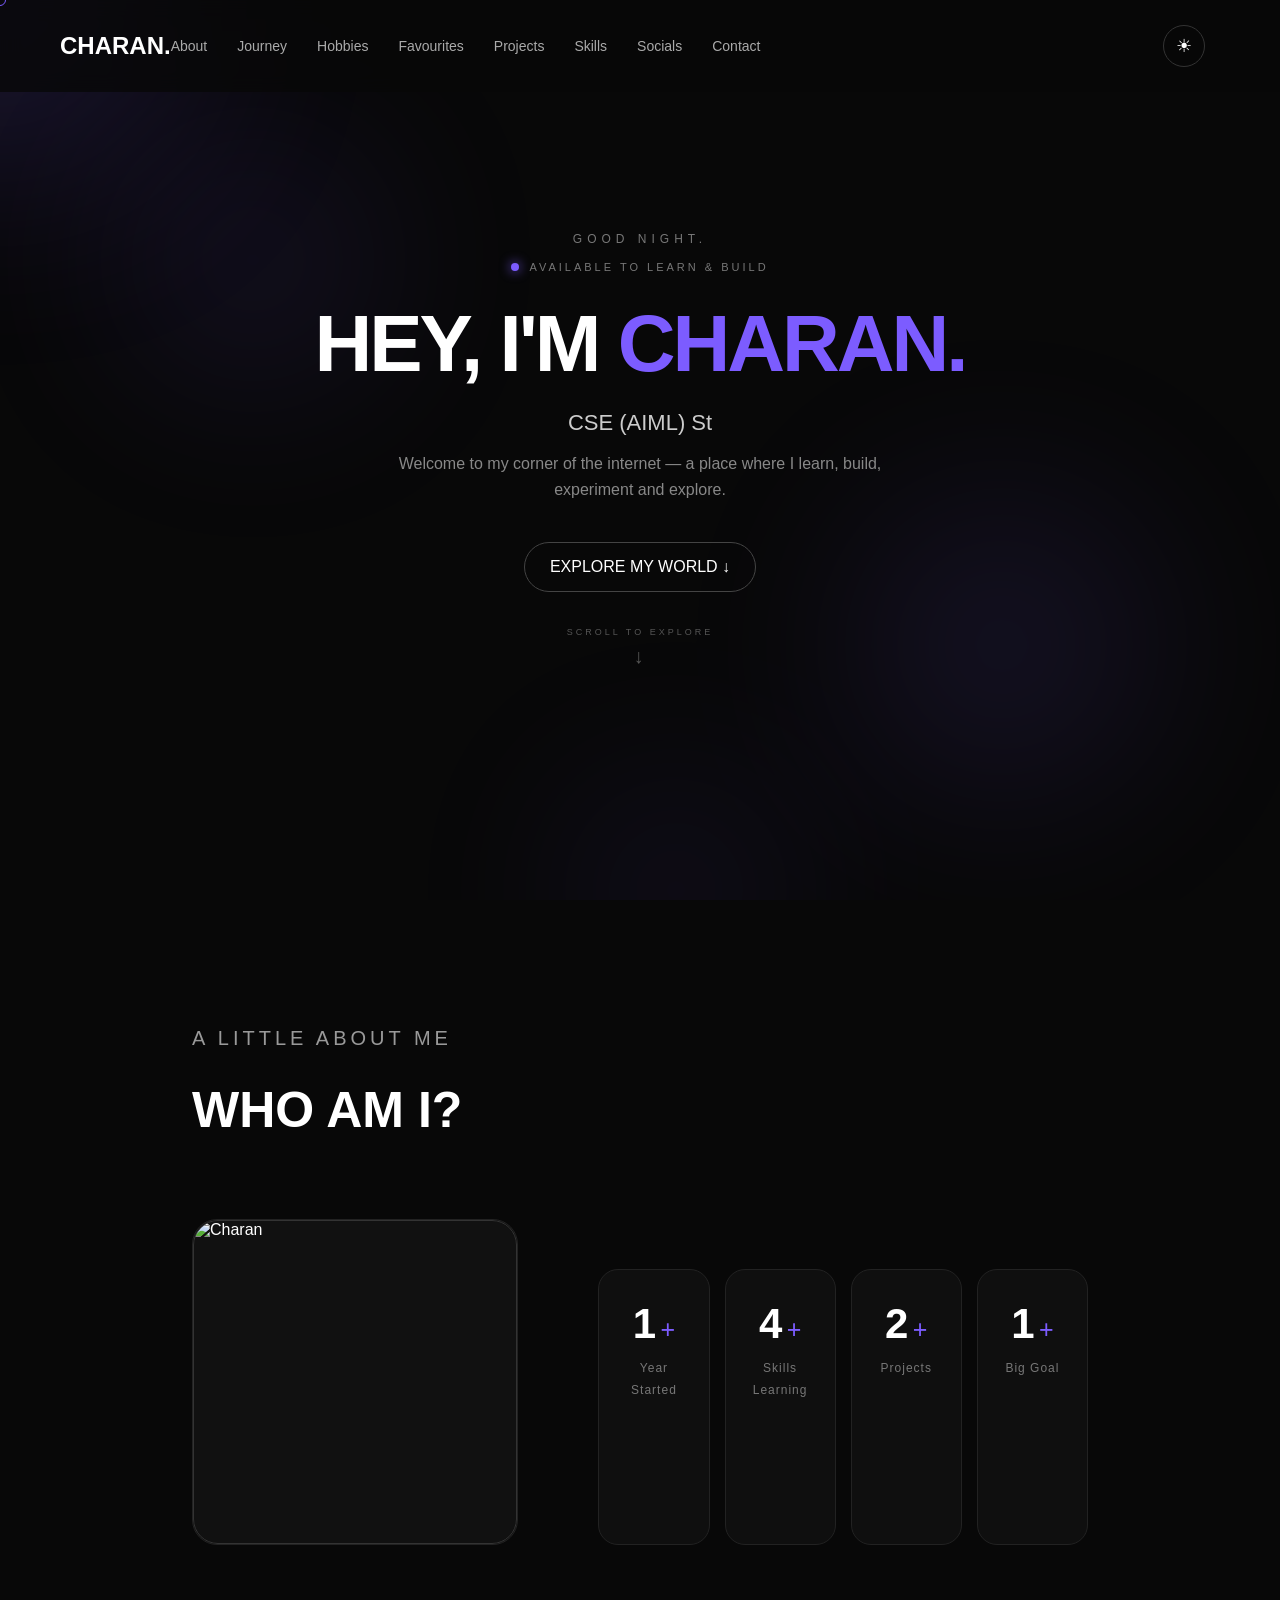
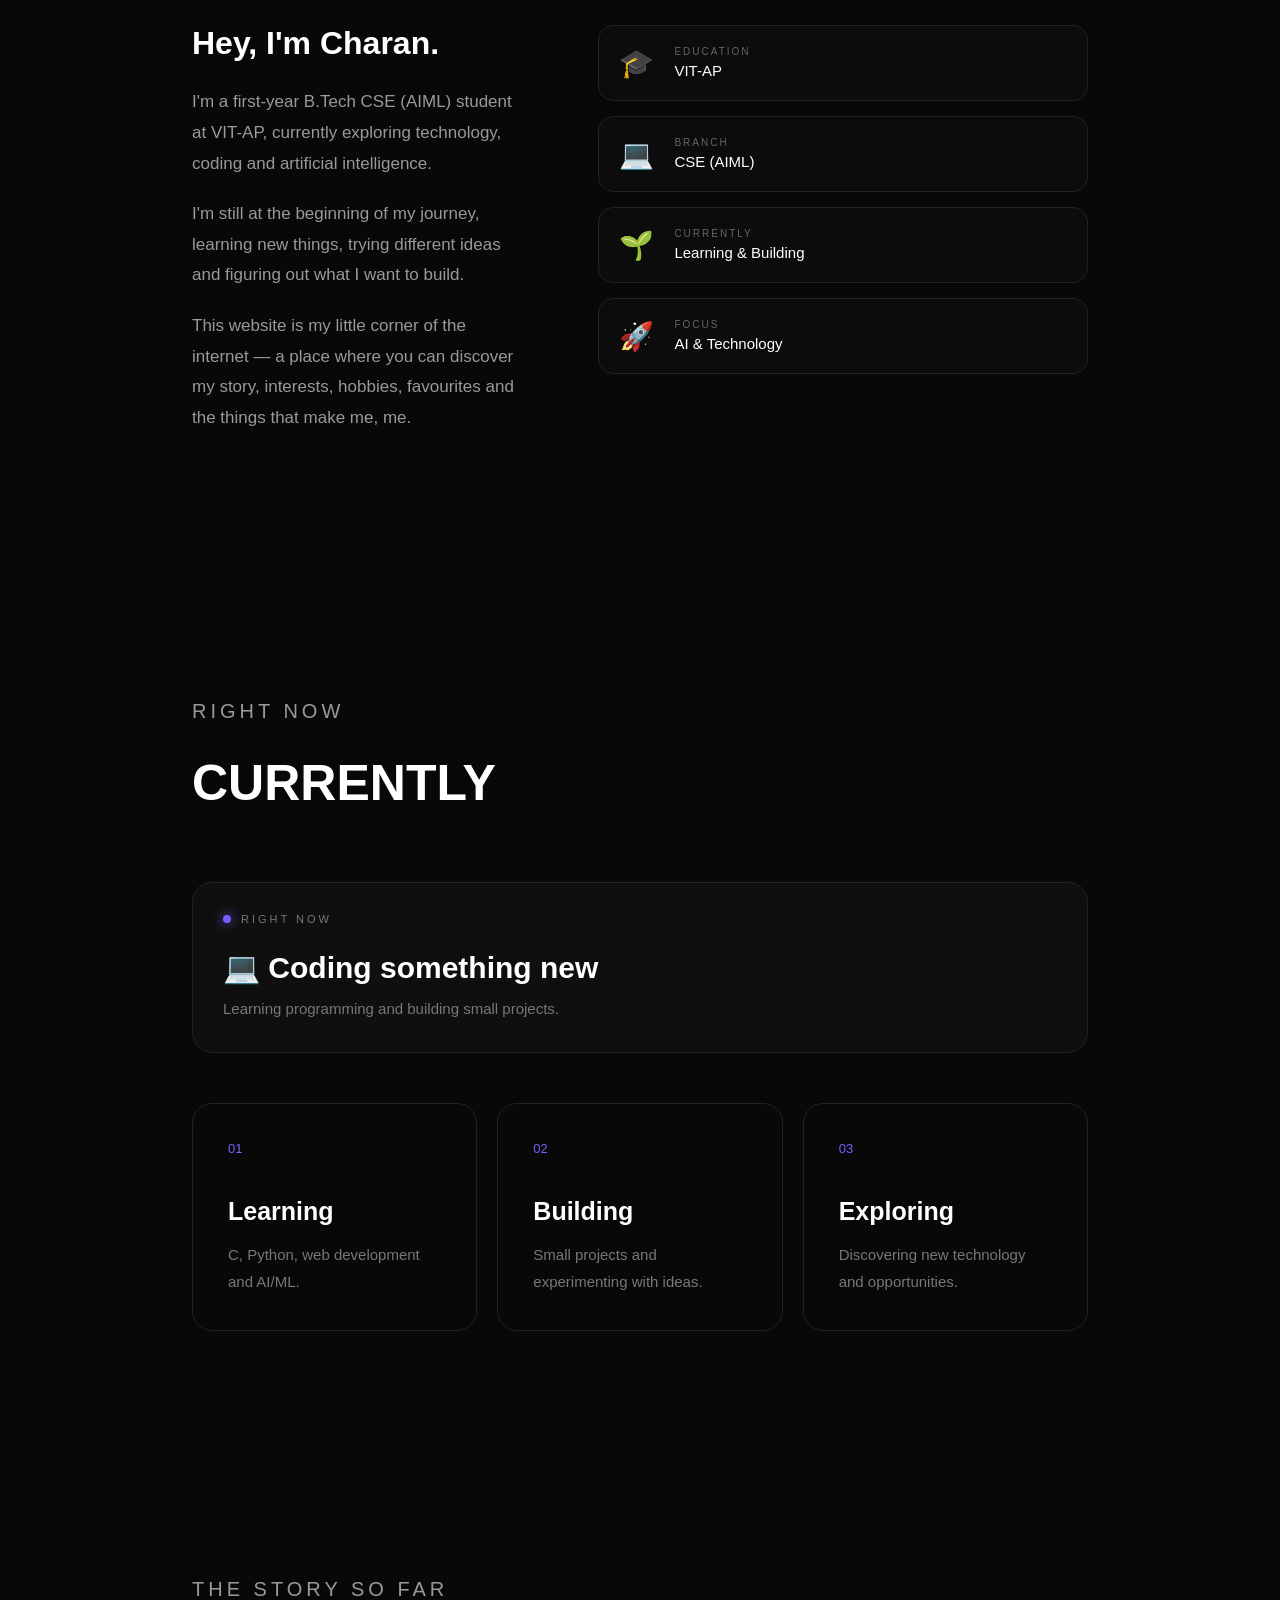
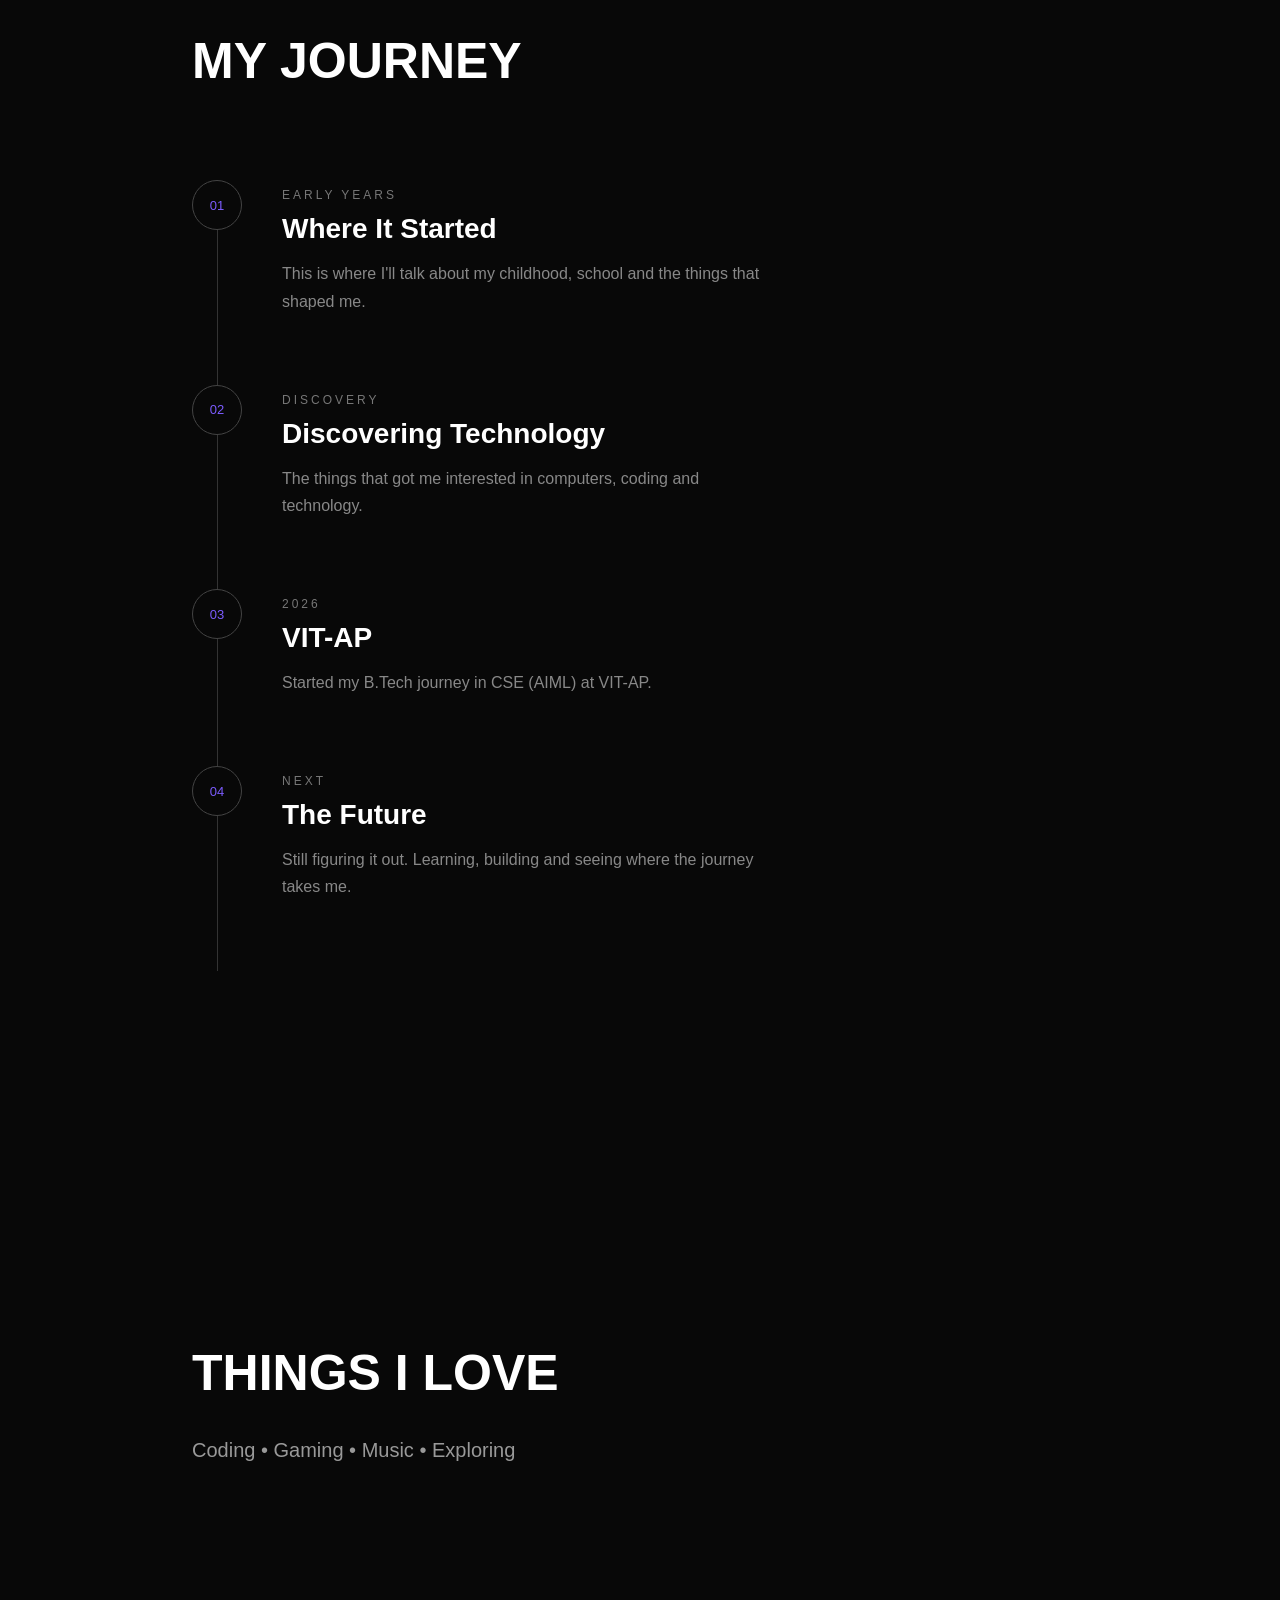
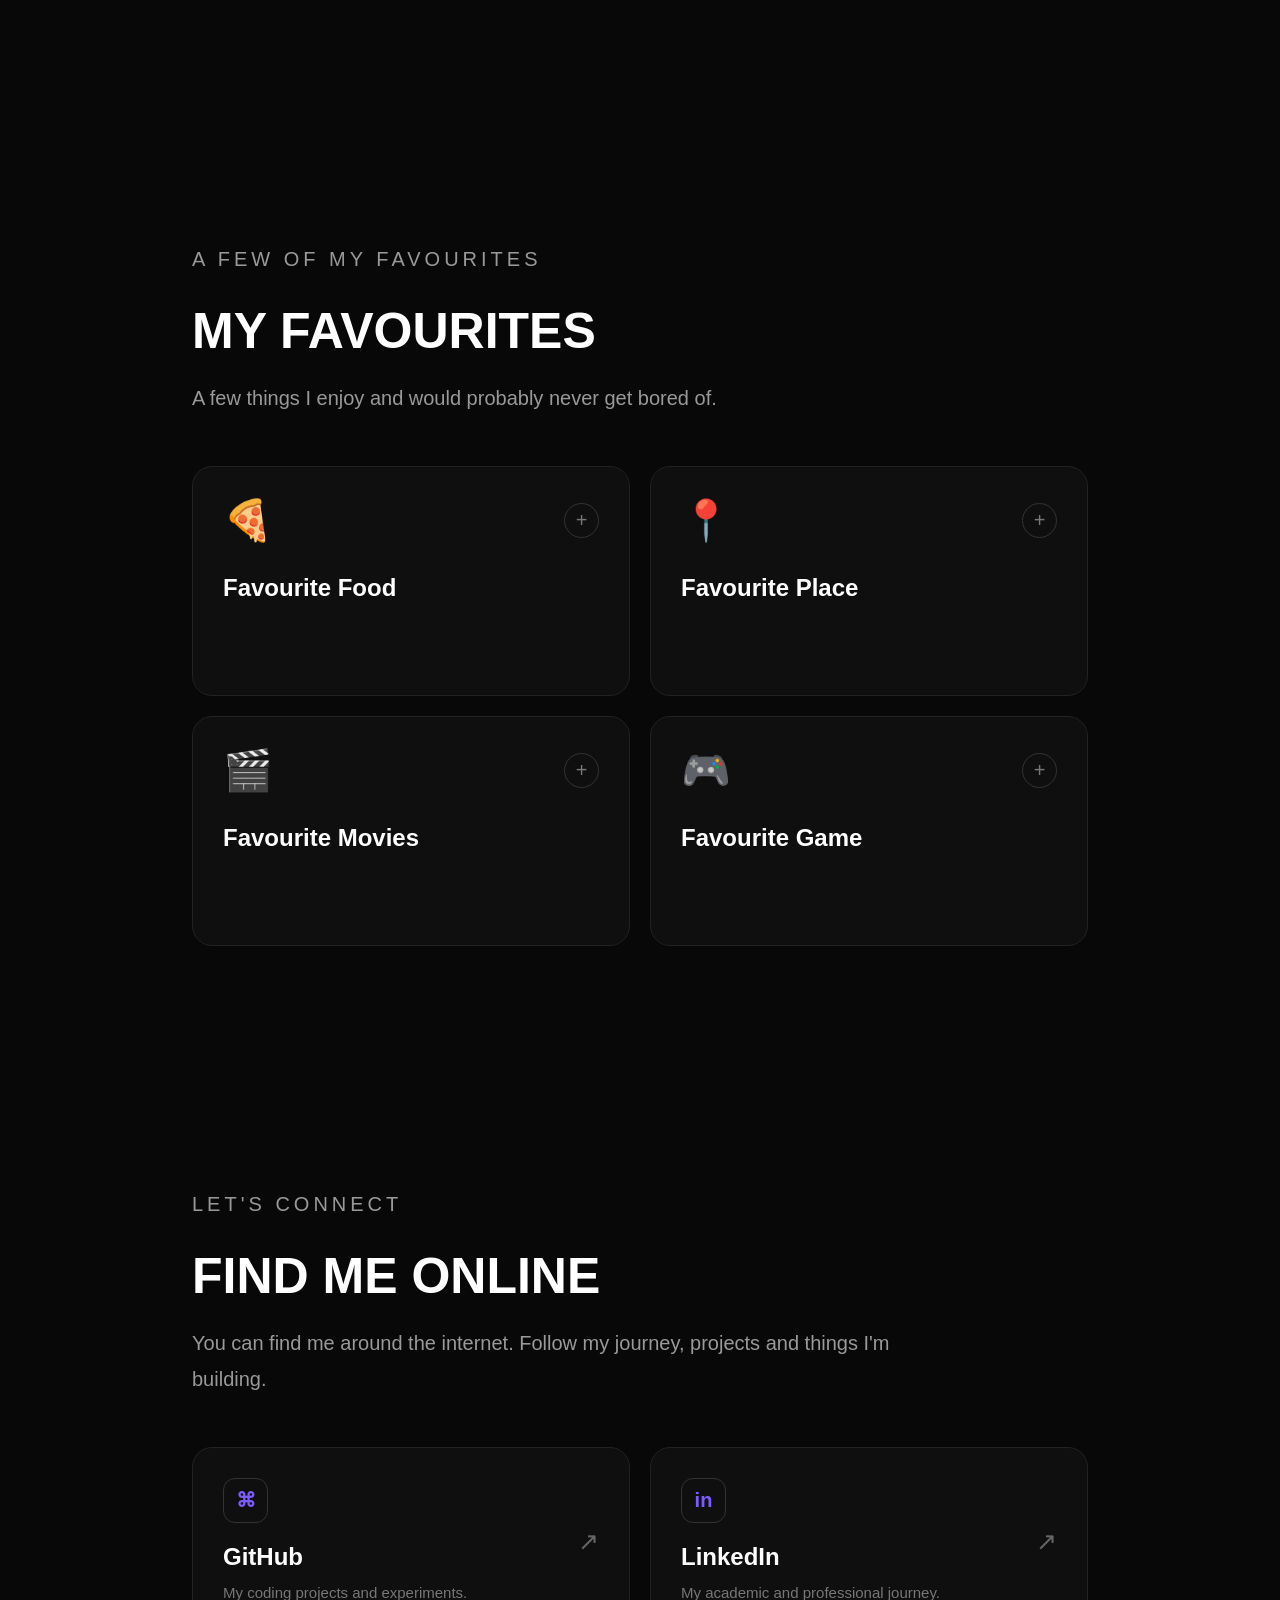
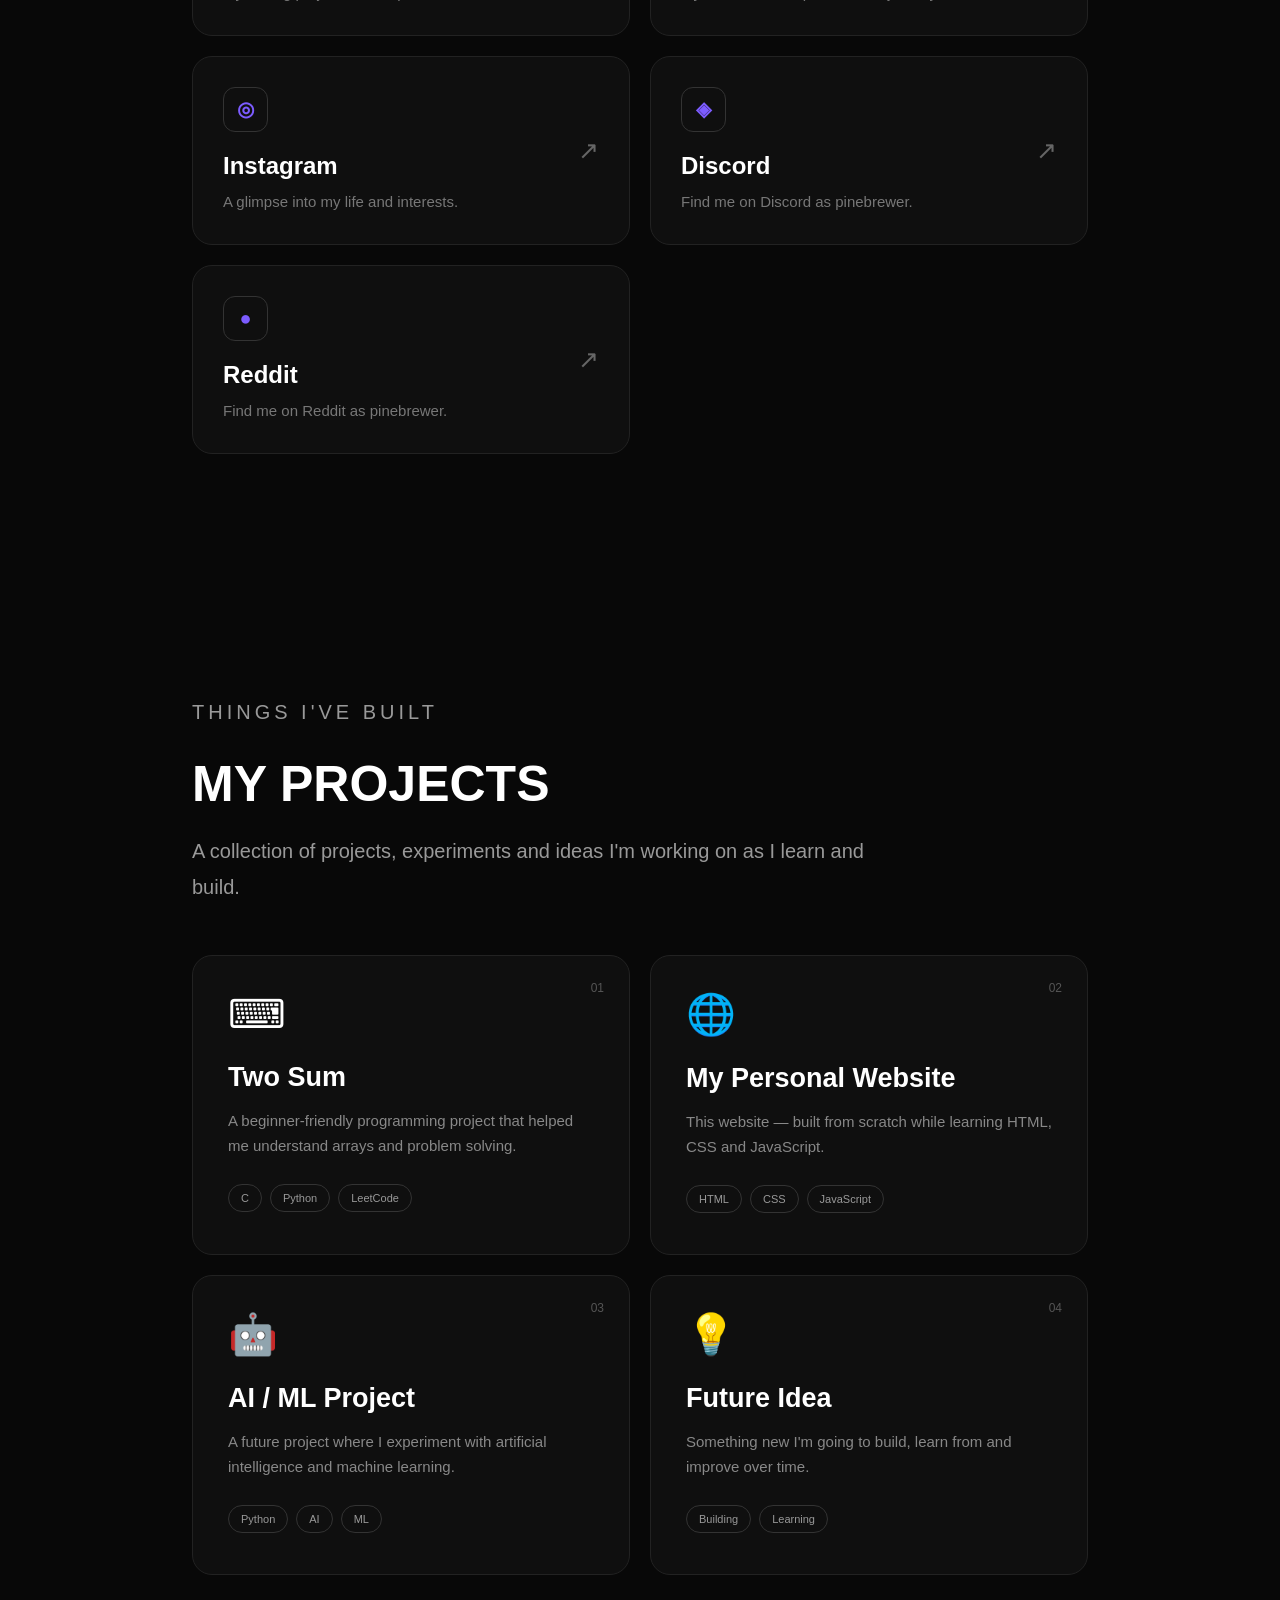
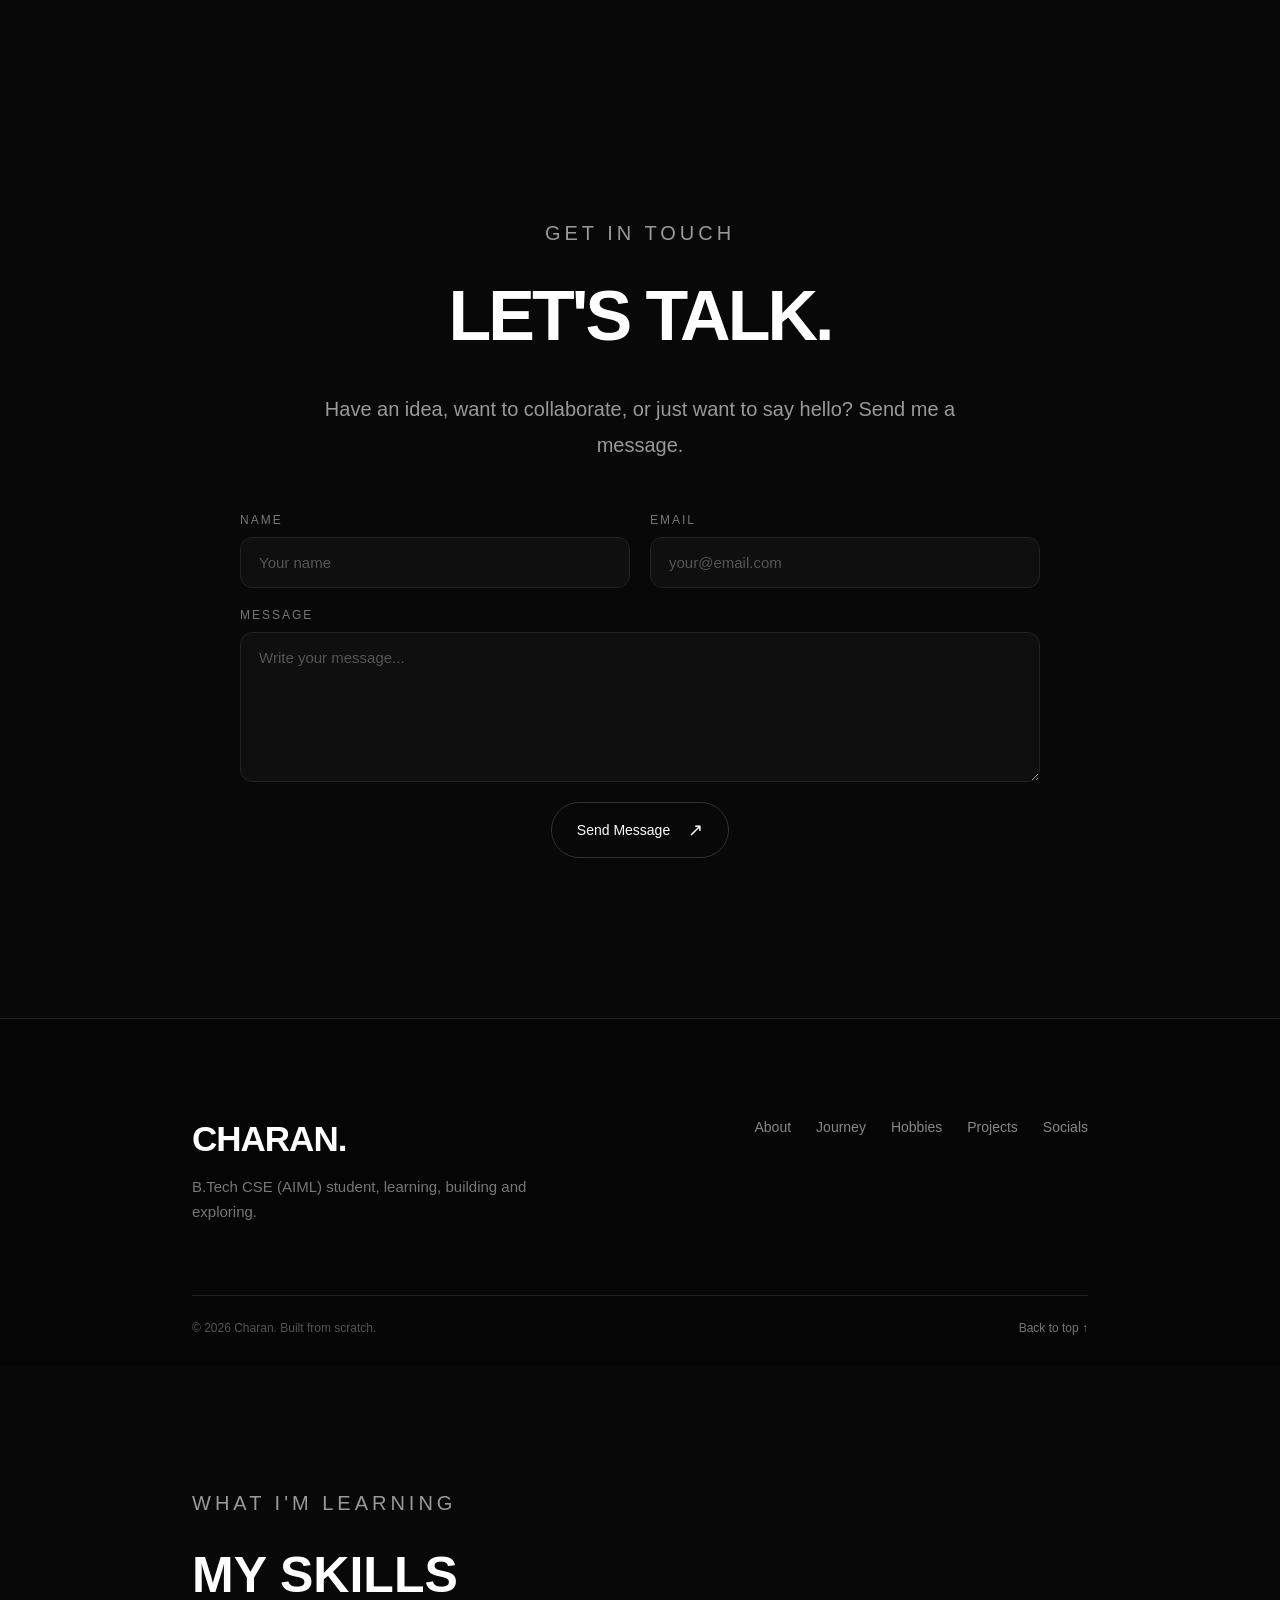
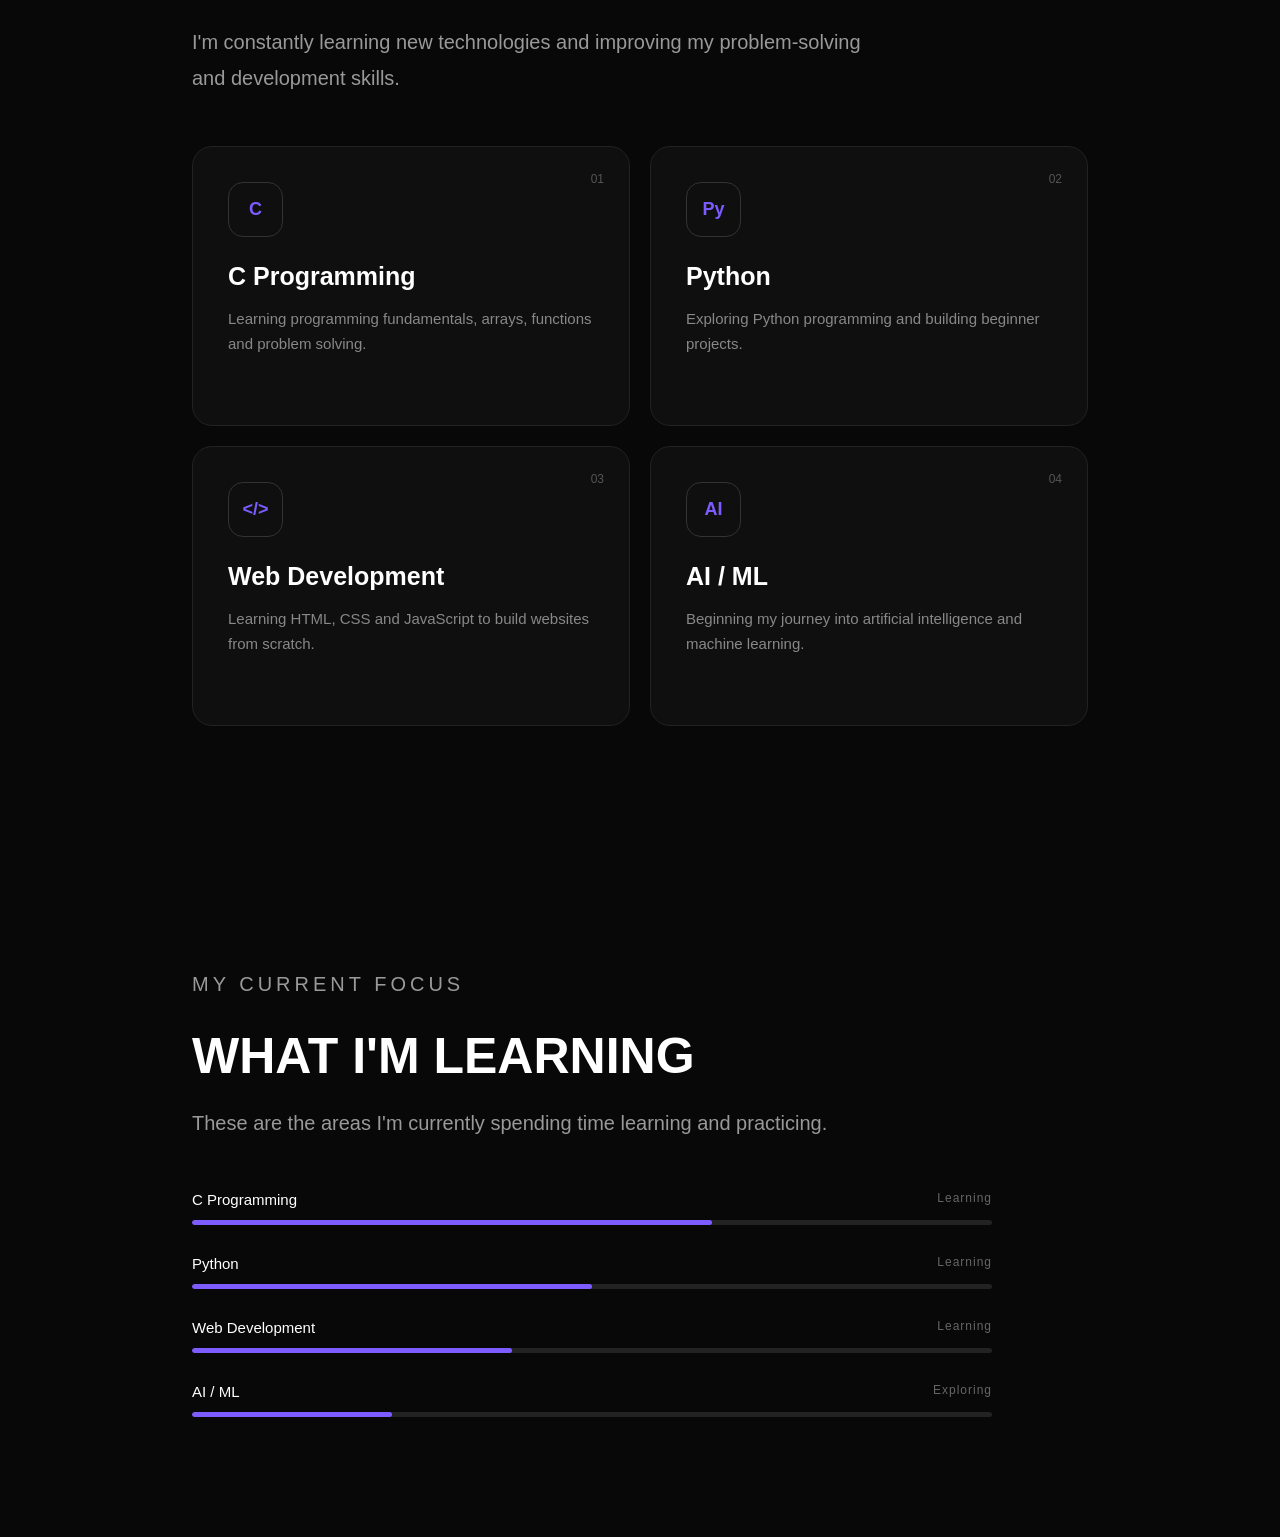
==== index.html @ 9747bc1f "Add files via upload" ====
<!DOCTYPE html>
<html>

<head>

    <title>Charan | My World</title>

    <link rel="stylesheet" href="style.css">

</head>

<body>
    <div class="loader" id="loader">

    <div class="loader-content">

        <h1>CHARAN.</h1>

        <div class="loader-line"></div>

        <p>LOADING MY WORLD</p>

    </div>

</div>
    <div class="scroll-progress"></div>

    <div class="glow"></div>
    <div class="cursor"></div>
    <button class="back-to-top" id="backToTop">↑</button>

    <!-- Navigation -->

    <nav>

    <div class="logo">CHARAN.</div>

    <div class="nav-links">

        <a href="#about">About</a>
        <a href="#journey">Journey</a>
        <a href="#hobbies">Hobbies</a>
        <a href="#favourites">Favourites</a>
        <a href="#projects">Projects</a>
        <a href="#skills">Skills</a>
        <a href="#socials">Socials</a>
        <a href="#contact">Contact</a>

    </div>
    <button class="theme-button" id="themeButton">
    ☀
</button>

    <button class="menu-button" id="menuButton">
        ☰
    </button>

</nav>


    <!-- Hero Section -->

    <section class="hero">
        <div class="hero-bg">
    <span class="orb orb-1"></span>
    <span class="orb orb-2"></span>
    <span class="orb orb-3"></span>
</div>
<p class="time-greeting" id="timeGreeting">
    HELLO
</p>

     <div class="hero-status">

    <span class="hero-status-dot"></span>

    <span>AVAILABLE TO LEARN & BUILD</span>

</div>

        <h1>
            HEY, I'M <span>CHARAN.</span>
        </h1>

        <p class="description">
          <span id="typing"></span>
        </p>

       <p class="intro">
    Welcome to my corner of the internet —
    a place where I learn, build, experiment and explore.
</p>
        <a href="#about" class="explore" id="exploreButton">
           EXPLORE MY WORLD ↓
        </a>
        <a href="#about" class="scroll-indicator">

    <span>SCROLL TO EXPLORE</span>

    <span class="scroll-arrow">↓</span>

</a>

    </section>


    <!-- About Section -->
<section id="about" class="section about-section">

    <p class="small-text">A LITTLE ABOUT ME</p>

    <h2>WHO AM I?</h2>

    <div class="about-container">
        <div class="about-photo" id="profilePhoto">
    <img src="images/me.jpg" alt="Charan">
</div>
        <div class="stats-grid">

    <div class="stat-card">
        <span class="stat-number" data-target="1">0</span>
        <span class="stat-plus">+</span>
        <p>Year Started</p>
    </div>

    <div class="stat-card">
        <span class="stat-number" data-target="4">0</span>
        <span class="stat-plus">+</span>
        <p>Skills Learning</p>
    </div>

    <div class="stat-card">
        <span class="stat-number" data-target="2">0</span>
        <span class="stat-plus">+</span>
        <p>Projects</p>
    </div>

    <div class="stat-card">
        <span class="stat-number" data-target="1">0</span>
        <span class="stat-plus">+</span>
        <p>Big Goal</p>
    </div>

</div>

        <div class="about-text">

            <h3>Hey, I'm Charan.</h3>

            <p>
                I'm a first-year B.Tech CSE (AIML) student
                at VIT-AP, currently exploring technology,
                coding and artificial intelligence.
            </p>

            <p>
                I'm still at the beginning of my journey,
                learning new things, trying different ideas
                and figuring out what I want to build.
            </p>

            <p>
                This website is my little corner of the
                internet — a place where you can discover
                my story, interests, hobbies, favourites
                and the things that make me, me.
            </p>

        </div>


        <div class="about-facts">

            <div class="fact">
                <span>🎓</span>
                <div>
                    <small>EDUCATION</small>
                    <strong>VIT-AP</strong>
                </div>
            </div>

            <div class="fact">
                <span>💻</span>
                <div>
                    <small>BRANCH</small>
                    <strong>CSE (AIML)</strong>
                </div>
            </div>

            <div class="fact">
                <span>🌱</span>
                <div>
                    <small>CURRENTLY</small>
                    <strong>Learning & Building</strong>
                </div>
            </div>

            <div class="fact">
                <span>🚀</span>
                <div>
                    <small>FOCUS</small>
                    <strong>AI & Technology</strong>
                </div>
            </div>

        </div>

    </div>

</section>         
<section class="currently section">

    <p class="small-text">RIGHT NOW</p>

    <h2>CURRENTLY</h2>
    <div class="now-playing">

    <div class="now-status">
        <span class="status-dot"></span>
        RIGHT NOW
    </div>

    <h3 id="currentActivity">
        Loading...
    </h3>

    <p id="currentDescription">
        Loading what I'm currently doing...
    </p>

</div>

    <div class="currently-grid">

        <div class="current-item">
            <span>01</span>
            <h3>Learning</h3>
            <p>
                C, Python, web development and AI/ML.
            </p>
        </div>

        <div class="current-item">
            <span>02</span>
            <h3>Building</h3>
            <p>
                Small projects and experimenting with ideas.
            </p>
        </div>

        <div class="current-item">
            <span>03</span>
            <h3>Exploring</h3>
            <p>
                Discovering new technology and opportunities.
            </p>
        </div>

    </div>

</section>


    <!-- Journey Section -->

   <section id="journey" class="section journey-section">

    <p class="small-text">THE STORY SO FAR</p>

    <h2>MY JOURNEY</h2>

    <div class="timeline">

        <div class="timeline-item">

            <div class="timeline-number">01</div>

            <div class="timeline-content">

                <span class="timeline-date">EARLY YEARS</span>

                <h3>Where It Started</h3>

                <p>
                    This is where I'll talk about my childhood,
                    school and the things that shaped me.
                </p>

            </div>

        </div>


        <div class="timeline-item">

            <div class="timeline-number">02</div>

            <div class="timeline-content">

                <span class="timeline-date">DISCOVERY</span>

                <h3>Discovering Technology</h3>

                <p>
                    The things that got me interested in computers,
                    coding and technology.
                </p>

            </div>

        </div>


        <div class="timeline-item">

            <div class="timeline-number">03</div>

            <div class="timeline-content">

                <span class="timeline-date">2026</span>

                <h3>VIT-AP</h3>

                <p>
                    Started my B.Tech journey in CSE (AIML)
                    at VIT-AP.
                </p>

            </div>

        </div>


        <div class="timeline-item">

            <div class="timeline-number">04</div>

            <div class="timeline-content">

                <span class="timeline-date">NEXT</span>

                <h3>The Future</h3>

                <p>
                    Still figuring it out. Learning, building
                    and seeing where the journey takes me.
                </p>

            </div>

        </div>

    </div>

</section>


    <!-- Hobbies Section -->

    <section id="hobbies" class="section">

        <h2>THINGS I LOVE</h2>

        <p>
            Coding • Gaming • Music • Exploring
        </p>

    </section>

   <section id="favourites" class="section favourites-section">

    <p class="small-text">A FEW OF MY FAVOURITES</p>

    <h2>MY FAVOURITES</h2>

    <p class="favourites-intro">
        A few things I enjoy and would probably never get bored of.
    </p>

    <div class="favourites-grid">

        <div class="favourite-card">

            <div class="favourite-top">
                <span class="favourite-icon">🍕</span>
                <span class="favourite-plus">+</span>
            </div>

            <h3>Favourite Food</h3>

           <p class="favourite-answer">
    Kaju Paneer Curry with Butter Naan.
</p>

        </div>


        <div class="favourite-card">

            <div class="favourite-top">
                <span class="favourite-icon">📍</span>
                <span class="favourite-plus">+</span>
            </div>

            <h3>Favourite Place</h3>
<p class="favourite-answer">
    Switzerland — the mountains, scenery and peaceful atmosphere.
</p>

        </div>


        <div class="favourite-card">

            <div class="favourite-top">
                <span class="favourite-icon">🎬</span>
                <span class="favourite-plus">+</span>
            </div>

            <h3>Favourite Movies</h3>

           <p class="favourite-answer">
    Dead Poets Society and The Shawshank Redemption.
</p>
        </div>


        <div class="favourite-card">

            <div class="favourite-top">
                <span class="favourite-icon">🎮</span>
                <span class="favourite-plus">+</span>
            </div>

            <h3>Favourite Game</h3>

            <p class="favourite-answer">
              football
            </p>

        </div>

    </div>

</section>

    <!-- Socials Section -->

  <section id="socials" class="section socials-section">

    <p class="small-text">LET'S CONNECT</p>

    <h2>FIND ME ONLINE</h2>

    <p class="social-intro">
        You can find me around the internet.
        Follow my journey, projects and things I'm building.
    </p>

    <div class="social-grid">

        <!-- GitHub -->

        <a class="social-card"
           href="https://github.com/charan0102200"
           target="_blank"
           rel="noopener noreferrer">

            <div>
                <span class="social-icon">⌘</span>

                <h3>GitHub</h3>

                <p>
                    My coding projects and experiments.
                </p>
            </div>

            <span class="social-arrow">↗</span>

        </a>


        <!-- LinkedIn -->

        <a class="social-card"
           href="YOUR_EXISTING_LINKEDIN_LINK"
           target="_blank"
           rel="noopener noreferrer">

            <div>
                <span class="social-icon">in</span>

                <h3>LinkedIn</h3>

                <p>
                    My academic and professional journey.
                </p>
            </div>

            <span class="social-arrow">↗</span>

        </a>


        <!-- Instagram -->

        <a class="social-card"
           href="YOUR_EXISTING_INSTAGRAM_LINK"
           target="_blank"
           rel="noopener noreferrer">

            <div>
                <span class="social-icon">◎</span>

                <h3>Instagram</h3>

                <p>
                    A glimpse into my life and interests.
                </p>
            </div>

            <span class="social-arrow">↗</span>

        </a>


        <!-- Discord -->

        <a class="social-card"
           href="https://discord.com/users/pinebrewer"
           target="_blank"
           rel="noopener noreferrer">

            <div>
                <span class="social-icon">◈</span>

                <h3>Discord</h3>

                <p>
                    Find me on Discord as pinebrewer.
                </p>
            </div>

            <span class="social-arrow">↗</span>

        </a>


        <!-- Reddit -->

        <a class="social-card"
           href="https://www.reddit.com/user/pinebrewer/"
           target="_blank"
           rel="noopener noreferrer">

            <div>
                <span class="social-icon">●</span>

                <h3>Reddit</h3>

                <p>
                    Find me on Reddit as pinebrewer.
                </p>
            </div>

            <span class="social-arrow">↗</span>

        </a>

    </div>

</section>
<!-- PROJECTS -->

<section id="projects" class="section projects-section">

    <p class="small-text">THINGS I'VE BUILT</p>

    <h2>MY PROJECTS</h2>

    <p class="project-intro">
        A collection of projects, experiments and ideas
        I'm working on as I learn and build.
    </p>

    <div class="project-grid">

       <div class="project-card" data-project="twosum">

            <span class="project-number">01</span>

            <div class="project-icon">⌨</div>

            <h3>Two Sum</h3>

            <p>
                A beginner-friendly programming project
                that helped me understand arrays and problem solving.
            </p>

            <div class="project-tags">
                <span>C</span>
                <span>Python</span>
                <span>LeetCode</span>
            </div>

        </div>


        <div class="project-card" data-project="website">

            <span class="project-number">02</span>

            <div class="project-icon">🌐</div>

            <h3>My Personal Website</h3>

            <p>
                This website — built from scratch while learning
                HTML, CSS and JavaScript.
            </p>

            <div class="project-tags">
                <span>HTML</span>
                <span>CSS</span>
                <span>JavaScript</span>
            </div>

        </div>


       <div class="project-card" data-project="aiml">

            <span class="project-number">03</span>

            <div class="project-icon">🤖</div>

            <h3>AI / ML Project</h3>

            <p>
                A future project where I experiment with
                artificial intelligence and machine learning.
            </p>

            <div class="project-tags">
                <span>Python</span>
                <span>AI</span>
                <span>ML</span>
            </div>

        </div>


        <div class="project-card" data-project="future">

            <span class="project-number">04</span>

            <div class="project-icon">💡</div>

            <h3>Future Idea</h3>

            <p>
                Something new I'm going to build,
                learn from and improve over time.
            </p>

            <div class="project-tags">
                <span>Building</span>
                <span>Learning</span>
            </div>

        </div>

    </div>

</section>
<section id="contact" class="section contact-section">

    <p class="small-text">GET IN TOUCH</p>

    <h2>LET'S TALK.</h2>

    <p class="contact-intro">
        Have an idea, want to collaborate, or just want to say hello?
        Send me a message.
    </p>

    <form class="contact-form" id="contactForm">

        <div class="form-row">

            <div class="form-group">
                <label for="name">Name</label>

                <input
                    type="text"
                    id="name"
                    placeholder="Your name"
                    required
                >
            </div>

            <div class="form-group">
                <label for="email">Email</label>

                <input
                    type="email"
                    id="email"
                    placeholder="your@email.com"
                    required
                >
            </div>

        </div>

        <div class="form-group">

            <label for="message">Message</label>

            <textarea
                id="message"
                rows="6"
                placeholder="Write your message..."
                required
            ></textarea>

        </div>

        <button
            type="submit"
            class="contact-submit"
        >
            Send Message
            <span>↗</span>
        </button>

        <p
            class="form-status"
            id="formStatus"
        ></p>

    </form>

</section>
<div class="project-modal" id="projectModal">

    <div class="project-modal-content">

        <button class="modal-close" id="modalClose">
            ×
        </button>

        <span class="modal-label">PROJECT</span>

        <h2 id="modalTitle">
            Project Title
        </h2>

        <p id="modalDescription">
            Project description.
        </p>

        <div class="modal-tags" id="modalTags">
        </div>

    </div>

</div>
<!-- PROFILE PHOTO LIGHTBOX -->

<div class="photo-lightbox" id="photoLightbox">

    <button class="photo-close" id="photoClose">
        ×
    </button>

    <img
        src="images/me.jpg"
        alt="Charan"
        id="lightboxImage"
    >

</div>
<footer class="footer">

    <div class="footer-content">

        <div class="footer-name">
            <h2>CHARAN.</h2>
            <p>
                B.Tech CSE (AIML) student,
                learning, building and exploring.
            </p>
        </div>

        <div class="footer-links">

            <a href="#about">About</a>
            <a href="#journey">Journey</a>
            <a href="#hobbies">Hobbies</a>
            <a href="#projects">Projects</a>
            <a href="#socials">Socials</a>

        </div>

    </div>


    <div class="footer-bottom">

        <p>© 2026 Charan. Built from scratch.</p>

        <a href="#">Back to top ↑</a>

    </div>

</footer>
<!-- SKILLS -->

<section id="skills" class="section skills-section">

    <p class="small-text">WHAT I'M LEARNING</p>

    <h2>MY SKILLS</h2>

    <p class="skills-intro">
        I'm constantly learning new technologies and improving
        my problem-solving and development skills.
    </p>

    <div class="skills-grid">

        <div class="skill-card">
            <span class="skill-number">01</span>
            <div class="skill-icon">C</div>
            <h3>C Programming</h3>
            <p>
                Learning programming fundamentals,
                arrays, functions and problem solving.
            </p>
        </div>


        <div class="skill-card">
            <span class="skill-number">02</span>
            <div class="skill-icon">Py</div>
            <h3>Python</h3>
            <p>
                Exploring Python programming and
                building beginner projects.
            </p>
        </div>


        <div class="skill-card">
            <span class="skill-number">03</span>
            <div class="skill-icon">&lt;/&gt;</div>
            <h3>Web Development</h3>
            <p>
                Learning HTML, CSS and JavaScript
                to build websites from scratch.
            </p>
        </div>


        <div class="skill-card">
            <span class="skill-number">04</span>
            <div class="skill-icon">AI</div>
            <h3>AI / ML</h3>
            <p>
                Beginning my journey into artificial
                intelligence and machine learning.
            </p>
        </div>

    </div>

</section>
<section class="section learning-section">

    <p class="small-text">MY CURRENT FOCUS</p>

    <h2>WHAT I'M LEARNING</h2>

    <p class="learning-intro">
        These are the areas I'm currently spending time
        learning and practicing.
    </p>

    <div class="learning-list">

        <div class="learning-item">

            <div class="learning-header">
                <span>C Programming</span>
                <span>Learning</span>
            </div>

            <div class="learning-bar">
                <div class="learning-progress progress-c"></div>
            </div>

        </div>


        <div class="learning-item">

            <div class="learning-header">
                <span>Python</span>
                <span>Learning</span>
            </div>

            <div class="learning-bar">
                <div class="learning-progress progress-python"></div>
            </div>

        </div>


        <div class="learning-item">

            <div class="learning-header">
                <span>Web Development</span>
                <span>Learning</span>
            </div>

            <div class="learning-bar">
                <div class="learning-progress progress-web"></div>
            </div>

        </div>


        <div class="learning-item">

            <div class="learning-header">
                <span>AI / ML</span>
                <span>Exploring</span>
            </div>

            <div class="learning-bar">
                <div class="learning-progress progress-ai"></div>
            </div>

        </div>

    </div>

</section>
<!-- COMMAND PALETTE -->

<div class="command-overlay" id="commandOverlay">

    <div class="command-box">

        <div class="command-search">

            <span>⌘</span>

            <input
                type="text"
                id="commandInput"
                placeholder="Search my website..."
                autocomplete="off"
            >

            <kbd>ESC</kbd>

        </div>

        <div class="command-list" id="commandList">

            <button data-target="about">
                <span>→</span>
                About Me
            </button>

            <button data-target="journey">
                <span>→</span>
                My Journey
            </button>

            <button data-target="hobbies">
                <span>→</span>
                My Hobbies
            </button>

            <button data-target="favourites">
                <span>→</span>
                Favourites
            </button>

            <button data-target="projects">
                <span>→</span>
                Projects
            </button>

            <button data-target="skills">
                <span>→</span>
                Skills
            </button>

            <button data-target="socials">
                <span>→</span>
                Find Me Online
            </button>

            <button data-target="contact">
                <span>→</span>
                Contact Me
            </button>

        </div>

    </div>

</div>
<script src="script.js"></script>
</body>
</html>
---- style.css ----
* {
    margin: 0;
    padding: 0;
    box-sizing: border-box;
}

html {
    scroll-behavior: smooth;
}

body {
    background: #080808;
    color: white;
    font-family: Arial, sans-serif;
}
/* LOADING SCREEN */

.loader {
    position: fixed;

    top: 0;
    left: 0;

    width: 100%;
    height: 100vh;

    background: #080808;

    display: flex;
    justify-content: center;
    align-items: center;

    z-index: 2000;

    transition: opacity 0.8s ease,
                visibility 0.8s ease;
}

.loader.hidden {
    opacity: 0;
    visibility: hidden;
}

.loader-content {
    text-align: center;
}

.loader-content h1 {
    font-size: 50px;
    letter-spacing: -2px;
}

.loader-content p {
    margin-top: 15px;

    color: #666666;

    font-size: 11px;
    letter-spacing: 4px;
}

.loader-line {
    width: 120px;
    height: 2px;

    margin: 20px auto 0;

    background: #222222;

    position: relative;
    overflow: hidden;
}

.loader-line::before {
    content: "";

    position: absolute;

    top: 0;
    left: 0;

    width: 50%;
    height: 100%;

    background: #7c5cff;

    animation: loading 1.2s infinite ease-in-out;
}

@keyframes loading {

    0% {
        left: -50%;
    }

    100% {
        left: 100%;
    }

}

/* NAVIGATION */

nav {
    width: 100%;
    padding: 25px 60px;

    display: flex;
    justify-content: space-between;
    align-items: center;

    position: fixed;
    top: 0;

    background: rgba(8, 8, 8, 0.8);
    backdrop-filter: blur(10px);

    z-index: 100;
}

.logo {
    font-size: 24px;
    font-weight: bold;
}

.nav-links {
    display: flex;
    gap: 30px;
}

.nav-links a {
    color: #aaaaaa;
    text-decoration: none;
    font-size: 14px;
}

.nav-links a:hover {
    color: white;
}


/* HERO */
/* HERO BACKGROUND */

.hero {
    position: relative;
    overflow: hidden;
}

.hero > *:not(.hero-bg) {
    position: relative;
    z-index: 2;
}

.hero-bg {
    position: absolute;
    top: 0;
    left: 0;

    width: 100%;
    height: 100%;

    pointer-events: none;
    z-index: 0;
}

.orb {
    position: absolute;

    width: 250px;
    height: 250px;

    border-radius: 50%;

    background: #7c5cff;

    filter: blur(100px);

    opacity: 0.12;
}

.orb-1 {
    top: 15%;
    left: 10%;

    animation: floatOne 8s ease-in-out infinite;
}

.orb-2 {
    top: 55%;
    right: 10%;

    width: 300px;
    height: 300px;

    animation: floatTwo 10s ease-in-out infinite;
}

.orb-3 {
    bottom: -10%;
    left: 45%;

    width: 200px;
    height: 200px;

    animation: floatThree 7s ease-in-out infinite;
}

@keyframes floatOne {

    0%, 100% {
        transform: translate(0, 0);
    }

    50% {
        transform: translate(80px, 40px);
    }

}

@keyframes floatTwo {

    0%, 100% {
        transform: translate(0, 0);
    }

    50% {
        transform: translate(-60px, -50px);
    }

}

@keyframes floatThree {

    0%, 100% {
        transform: translate(0, 0);
    }

    50% {
        transform: translate(40px, -70px);
    }

}
.hero {
    min-height: 100vh;

    display: flex;
    flex-direction: column;

    justify-content: center;
    align-items: center;

    text-align: center;

    padding: 120px 20px;

    opacity: 1;
}

.small-text {
    color: #888888;
    letter-spacing: 4px;
    font-size: 12px;
    margin-bottom: 25px;
}

.hero h1 {
    font-size: 80px;
    letter-spacing: -3px;
}

.hero h1 span {
    color: #7c5cff;
}

.description {
    margin-top: 20px;
    font-size: 22px;
    color: #cccccc;
}

.intro {
    margin-top: 15px;
    color: #888888;
    max-width: 500px;
    line-height: 1.6;
}

.explore {
    margin-top: 40px;

    padding: 15px 25px;

    border: 1px solid #444444;
    border-radius: 30px;

    color: white;
    text-decoration: none;

    transition: 0.3s;
}

.explore:hover {
    background: white;
    color: black;
}


/* SECTIONS */

.section {
    min-height: 70vh;

    padding: 120px 15%;

    display: flex;
    flex-direction: column;

    justify-content: center;
}

.section h2 {
    font-size: 50px;
    margin-bottom: 30px;
}

.section p {
    max-width: 700px;
    color: #999999;
    font-size: 20px;
    line-height: 1.8;
}
/* MOUSE GLOW */

.glow {
    position: fixed;

    width: 300px;
    height: 300px;

    border-radius: 50%;

    background: #7c5cff;

    filter: blur(120px);

    opacity: 0.25;

    pointer-events: none;

    transform: translate(-50%, -50%);

    z-index: -1;
}
/* CARDS */

.cards {
    display: grid;

    grid-template-columns: repeat(2, 1fr);

    gap: 20px;

    margin-top: 50px;
}

.card {
    padding: 35px;

    border: 1px solid #222222;

    border-radius: 20px;

    background: rgba(255, 255, 255, 0.03);

    transition: transform 0.3s ease,
                border-color 0.3s ease,
                background 0.3s ease;
}

.card:hover {
    transform: translateY(-10px);

    border-color: #7c5cff;

    background: rgba(124, 92, 255, 0.08);
}

.card-icon {
    font-size: 40px;

    margin-bottom: 20px;
}

.card h3 {
    font-size: 25px;

    margin-bottom: 12px;
}

.card p {
    font-size: 16px;

    color: #888888;
}
/* TIMELINE */

.journey-section {
    position: relative;
}

.timeline {
    position: relative;

    max-width: 800px;

    margin-top: 60px;
}


/* Vertical line */

.timeline::before {
    content: "";

    position: absolute;

    left: 25px;
    top: 0;
    bottom: 0;

    width: 1px;

    background: #333333;
}


.timeline-item {
    position: relative;

    display: flex;

    gap: 40px;

    margin-bottom: 70px;
}


.timeline-number {
    width: 50px;
    height: 50px;

    border: 1px solid #444444;

    border-radius: 50%;

    background: #080808;

    display: flex;

    align-items: center;
    justify-content: center;

    font-size: 13px;

    color: #7c5cff;

    flex-shrink: 0;

    z-index: 2;
}


.timeline-content {
    padding-top: 5px;
}


.timeline-date {
    font-size: 12px;

    letter-spacing: 3px;

    color: #777777;
}


.timeline-content h3 {
    font-size: 28px;

    margin: 10px 0 15px;
}


.timeline-content p {
    font-size: 16px;

    color: #888888;

    line-height: 1.7;

    max-width: 500px;
}
.timeline-item {
    opacity: 0;

    transform: translateX(-40px);

    transition: opacity 0.8s ease,
                transform 0.8s ease;
}

.timeline-item.show {
    opacity: 1;

    transform: translateX(0);
}
/* PROJECTS */

.project-intro {
    margin-top: -10px;
    color: #888888;
    max-width: 600px;
}

.project-grid {
    display: grid;
    grid-template-columns: repeat(2, 1fr);
    gap: 20px;
    margin-top: 50px;
}

.project-card {
    position: relative;
    padding: 35px;

    min-height: 300px;

    border: 1px solid #222222;
    border-radius: 20px;

    background: rgba(255, 255, 255, 0.03);

    transition:
        transform 0.3s ease,
        border-color 0.3s ease,
        background 0.3s ease;
}

.project-card:hover {
    transform: translateY(-10px);
    border-color: #7c5cff;
    background: rgba(124, 92, 255, 0.08);
}

.project-number {
    position: absolute;
    top: 25px;
    right: 25px;

    font-size: 12px;
    color: #555555;
}

.project-icon {
    font-size: 40px;
    margin-bottom: 25px;
}

.project-card h3 {
    font-size: 27px;
    margin-bottom: 15px;
}

.project-card p {
    font-size: 15px;
    line-height: 1.7;
    color: #888888;
}

.project-tags {
    display: flex;
    flex-wrap: wrap;
    gap: 8px;
    margin-top: 25px;
}

.project-tags span {
    padding: 7px 12px;

    border: 1px solid #333333;
    border-radius: 20px;

    font-size: 11px;
    color: #999999;
}
/* FOOTER */

.footer {
    padding: 100px 15% 30px;
    border-top: 1px solid #222222;
    background: #050505;
}

.footer-content {
    display: flex;
    justify-content: space-between;
    gap: 60px;
    padding-bottom: 70px;
}

.footer-name h2 {
    font-size: 35px;
    letter-spacing: -1px;
}

.footer-name p {
    margin-top: 15px;
    max-width: 350px;
    color: #777777;
    font-size: 15px;
    line-height: 1.7;
}

.footer-links {
    display: flex;
    flex-wrap: wrap;
    gap: 25px;
    align-content: flex-start;
}

.footer-links a {
    color: #888888;
    text-decoration: none;
    font-size: 14px;
    transition: 0.3s;
}

.footer-links a:hover {
    color: white;
}

.footer-bottom {
    padding-top: 25px;
    border-top: 1px solid #222222;

    display: flex;
    justify-content: space-between;
    align-items: center;
    gap: 20px;
}

.footer-bottom p {
    color: #555555;
    font-size: 12px;
}

.footer-bottom a {
    color: #777777;
    text-decoration: none;
    font-size: 12px;
    transition: 0.3s;
}

.footer-bottom a:hover {
    color: white;
}
/*MOBILE*/
/* ACTIVE NAVIGATION */

.nav-links a {
    transition: color 0.3s ease;
}

.nav-links a.active {
    color: white;
}
/* SKILLS */

.skills-intro {
    margin-top: -10px;
    color: #888888;
    max-width: 600px;
}

.skills-grid {
    display: grid;
    grid-template-columns: repeat(2, 1fr);
    gap: 20px;
    margin-top: 50px;
}

.skill-card {
    position: relative;

    padding: 35px;

    min-height: 280px;

    border: 1px solid #222222;
    border-radius: 20px;

    background: rgba(255, 255, 255, 0.03);

    transition:
        transform 0.3s ease,
        border-color 0.3s ease,
        background 0.3s ease;
}

.skill-card:hover {
    transform: translateY(-10px);

    border-color: #7c5cff;

    background: rgba(124, 92, 255, 0.08);
}

.skill-number {
    position: absolute;

    top: 25px;
    right: 25px;

    color: #555555;
    font-size: 12px;
}

.skill-icon {
    display: flex;

    align-items: center;
    justify-content: center;

    width: 55px;
    height: 55px;

    margin-bottom: 25px;

    border: 1px solid #333333;
    border-radius: 15px;

    color: #7c5cff;

    font-size: 18px;
    font-weight: bold;
}

.skill-card h3 {
    font-size: 25px;
    margin-bottom: 15px;
}

.skill-card p {
    color: #888888;

    font-size: 15px;

    line-height: 1.7;
}
/* LEARNING */

.learning-intro {
    margin-top: -10px;

    max-width: 600px;

    color: #888888;
}

.learning-list {
    max-width: 800px;

    margin-top: 50px;

    display: flex;
    flex-direction: column;

    gap: 30px;
}

.learning-item {
    width: 100%;
}

.learning-header {
    display: flex;

    justify-content: space-between;

    margin-bottom: 12px;

    font-size: 15px;
}

.learning-header span:last-child {
    color: #666666;

    font-size: 12px;

    letter-spacing: 1px;
}

.learning-bar {
    width: 100%;

    height: 5px;

    background: #222222;

    border-radius: 10px;

    overflow: hidden;
}

.learning-progress {
    height: 100%;

    width: 0%;

    background: #7c5cff;

    border-radius: 10px;

    transition: width 1.5s ease;
}

.progress-c {
    width: 65%;
}

.progress-python {
    width: 50%;
}

.progress-web {
    width: 40%;
}

.progress-ai {
    width: 25%;
}
/* MOBILE MENU BUTTON */

.menu-button {
    display: none;

    background: none;
    border: none;

    color: white;

    font-size: 25px;

    cursor: pointer;
}
@media (max-width: 700px) {

    nav {
        padding: 20px;
    }

    .menu-button {
    display: block;
}

.nav-links {
    display: none;

    position: absolute;

    top: 75px;
    left: 20px;
    right: 20px;

    padding: 20px;

    flex-direction: column;

    gap: 20px;

    background: rgba(8, 8, 8, 0.95);

    border: 1px solid #222222;

    border-radius: 15px;
}

.nav-links.open {
    display: flex;
}

    .hero h1 {
        font-size: 48px;
    }

    .description {
        font-size: 18px;
    }

    .section {
        padding: 100px 25px;
    }

    .section h2 {
        font-size: 38px;
    }

    .cards {
        grid-template-columns: 1fr;
    }

    .timeline-item {
        gap: 20px;
    }

    .timeline-content h3 {
        font-size: 22px;
    }
    .about-container {
    grid-template-columns: 1fr;

    gap: 40px;
    }
        .currently-grid {
        grid-template-columns: 1fr;
    }
    .social-grid {
    grid-template-columns: 1fr;
    }
    .project-grid {
    grid-template-columns: 1fr;
}
.footer {
    padding: 80px 25px 25px;
}

.footer-content {
    flex-direction: column;
    gap: 40px;
    padding-bottom: 50px;
}

.footer-links {
    gap: 20px;
}

.footer-bottom {
    flex-direction: column;
    align-items: flex-start;
}
.skills-grid {
    grid-template-columns: 1fr;
}
   

}
/* ABOUT */
.about-photo {
    width: 100%;
    max-width: 350px;
    aspect-ratio: 1 / 1;
    border-radius: 25px;
    overflow: hidden;
    border: 1px solid #222222;
    background: #111111;
}

.about-photo img {
    width: 100%;
    height: 100%;
    object-fit: cover;
    display: block;
    transition: transform 0.5s ease;
}

.about-photo:hover img {
    transform: scale(1.05);
}
.about-container {
    display: grid;

   grid-template-columns: 0.8fr 1.2fr;

    gap: 80px;

    margin-top: 50px;
}
.about-photo {
    display: flex;

    align-items: flex-start;

    justify-content: center;
}

.about-photo img {
    width: 100%;

    max-width: 350px;

    aspect-ratio: 1 / 1;

    object-fit: cover;

    border-radius: 25px;

    border: 1px solid #333333;

    transition: transform 0.4s ease;
}

.about-photo img:hover {
    transform: scale(1.03);
}

.about-text h3 {
    font-size: 32px;

    margin-bottom: 25px;
}

.about-text p {
    margin-bottom: 20px;

    font-size: 17px;

    line-height: 1.8;

    color: #999999;
}


.about-facts {
    display: flex;

    flex-direction: column;

    gap: 15px;
}


.fact {
    display: flex;

    align-items: center;

    gap: 20px;

    padding: 20px;

    border: 1px solid #222222;

    border-radius: 15px;

    background: rgba(255, 255, 255, 0.02);

    transition: 0.3s;
}

.fact:hover {
    transform: translateX(8px);

    border-color: #7c5cff;
}

.fact > span {
    font-size: 28px;
}

.fact small {
    display: block;

    color: #666666;

    font-size: 10px;

    letter-spacing: 2px;

    margin-bottom: 5px;
}

.fact strong {
    font-size: 15px;

    font-weight: normal;
}
/* CURRENTLY */

.currently-grid {
    display: grid;

    grid-template-columns: repeat(3, 1fr);

    gap: 20px;

    margin-top: 50px;
}

.current-item {
    padding: 35px;

    min-height: 220px;

    border: 1px solid #222222;

    border-radius: 20px;

    transition: 0.3s;
}

.current-item:hover {
    transform: translateY(-8px);

    border-color: #7c5cff;
}

.current-item span {
    color: #7c5cff;

    font-size: 13px;
}

.current-item h3 {
    margin-top: 40px;

    font-size: 25px;
}

.current-item p {
    margin-top: 15px;

    font-size: 15px;

    color: #777777;
}
/* SCROLL PROGRESS */

.scroll-progress {
    position: fixed;

    top: 0;
    left: 0;

    width: 0%;
    height: 3px;

    background: #7c5cff;

    z-index: 1000;
}
/* SECTION REVEAL */

.section {
    opacity: 0;

    transform: translateY(40px);

    transition:
        opacity 0.8s ease,
        transform 0.8s ease;
}

.section.visible {
    opacity: 1;

    transform: translateY(0);
}
.explore {
    position: relative;

    overflow: hidden;
}

.explore::before {
    content: "";

    position: absolute;

    width: 0;
    height: 100%;

    top: 0;
    left: 0;

    background: white;

    transition: width 0.3s ease;

    z-index: -1;
}

.explore:hover::before {
    width: 100%;
}
.explore {
    position: relative;
    display: inline-block;
    overflow: hidden;
    z-index: 1;
}

.explore::before {
    content: "";
    position: absolute;
    top: 0;
    left: 0;
    width: 0%;
    height: 100%;
    background: white;
    transition: width 0.4s ease;
    z-index: -1;
}

.explore:hover::before {
    width: 100%;
}

.explore:hover {
    color: black;
    transform: translateY(-3px);
}
/* SOCIALS */

.social-intro {
    margin-top: -10px;
    color: #888888;
    max-width: 600px;
}

.social-grid {
    display: grid;
    grid-template-columns: repeat(2, 1fr);
    gap: 20px;
    margin-top: 50px;
}

.social-card {
    position: relative;
    display: flex;
    justify-content: space-between;
    align-items: center;

    padding: 30px;

    border: 1px solid #222222;
    border-radius: 20px;

    background: rgba(255, 255, 255, 0.03);

    color: white;
    text-decoration: none;

    transition:
        transform 0.3s ease,
        border-color 0.3s ease,
        background 0.3s ease;
}

.social-card:hover {
    transform: translateY(-8px);
    border-color: #7c5cff;
    background: rgba(124, 92, 255, 0.08);
}

.social-icon {
    display: inline-flex;
    align-items: center;
    justify-content: center;

    width: 45px;
    height: 45px;

    margin-bottom: 20px;

    border: 1px solid #333333;
    border-radius: 12px;

    font-size: 20px;
    font-weight: bold;

    color: #7c5cff;
}

.social-card h3 {
    font-size: 24px;
    margin-bottom: 10px;
}

.social-card p {
    font-size: 15px;
    color: #777777;
    line-height: 1.6;
}

.social-arrow {
    font-size: 25px;
    color: #666666;
    transition: 0.3s;
}

.social-card:hover .social-arrow {
    color: #7c5cff;
    transform: translate(4px, -4px);
}
/* BACK TO TOP BUTTON */

.back-to-top {
    position: fixed;
    right: 25px;
    bottom: 25px;
    width: 50px;
    height: 50px;
    border: 1px solid #333333;
    border-radius: 50%;
    background: rgba(8, 8, 8, 0.85);
    color: white;
    font-size: 20px;
    cursor: pointer;
    opacity: 0;
    visibility: hidden;
    transform: translateY(10px);
    transition: 0.3s ease;
    z-index: 99;
}

.back-to-top.show {
    opacity: 1;
    visibility: visible;
    transform: translateY(0);
}

.back-to-top:hover {
    border-color: #7c5cff;
    background: #7c5cff;
}
/* EXTRA RESPONSIVE DESIGN */

/* TABLETS */
@media (max-width: 1000px) {

    nav {
        padding: 25px 35px;
    }

    .section {
        padding: 100px 8%;
    }

    .hero h1 {
        font-size: 65px;
    }

    .about-container {
        gap: 40px;
    }

    .footer {
        padding-left: 8%;
        padding-right: 8%;
    }
}


/* SMALL PHONES */
@media (max-width: 500px) {

    nav {
        padding: 18px 20px;
    }

    .logo {
        font-size: 20px;
    }

    .hero {
        padding: 100px 20px;
    }

    .hero h1 {
        font-size: 42px;
        letter-spacing: -2px;
    }

    .description {
        font-size: 17px;
    }

    .intro {
        font-size: 15px;
    }

    .explore {
        padding: 13px 20px;
        font-size: 14px;
    }

    .section {
        padding: 90px 20px;
    }

    .section h2 {
        font-size: 34px;
    }

    .section p {
        font-size: 16px;
    }

    .about-photo {
        max-width: 100%;
    }

    .about-text h3 {
        font-size: 27px;
    }

    .about-text p {
        font-size: 15px;
    }

    .fact {
        padding: 16px;
        gap: 15px;
    }

    .fact > span {
        font-size: 24px;
    }

    .fact strong {
        font-size: 13px;
    }

    .timeline-item {
        gap: 15px;
    }

    .timeline-number {
        width: 40px;
        height: 40px;
        font-size: 11px;
    }

    .timeline::before {
        left: 20px;
    }

    .timeline-content h3 {
        font-size: 20px;
    }

    .timeline-content p {
        font-size: 14px;
    }

    .card,
    .project-card,
    .skill-card,
    .current-item,
    .social-card {
        padding: 25px;
    }

    .project-card h3,
    .skill-card h3,
    .social-card h3 {
        font-size: 22px;
    }

    .footer {
        padding: 70px 20px 20px;
    }

    .footer-name h2 {
        font-size: 30px;
    }

    .back-to-top {
        width: 45px;
        height: 45px;
        right: 18px;
        bottom: 18px;
    }
}
/* CUSTOM CURSOR */

.cursor {
    position: fixed;
    width: 12px;
    height: 12px;
    border: 1px solid #7c5cff;
    border-radius: 50%;
    pointer-events: none;
    transform: translate(-50%, -50%);
    z-index: 3000;
    transition:
        width 0.2s ease,
        height 0.2s ease,
        background 0.2s ease,
        border-color 0.2s ease;
}

.cursor.hover {
    width: 35px;
    height: 35px;
    background: rgba(124, 92, 255, 0.15);
    border-color: #7c5cff;
}
@media (max-width: 700px) {

    .cursor {
        display: none;
    }

}
/* CONTACT */

.contact-section {
    min-height: 70vh;
    text-align: center;
    align-items: center;
    justify-content: center;
}

.contact-section h2 {
    font-size: 70px;
    letter-spacing: -3px;
}

.contact-intro {
    margin-top: 5px;
    max-width: 600px;
    text-align: center;
}

.contact-button {
    margin-top: 40px;
    display: inline-flex;
    align-items: center;
    gap: 20px;
    padding: 17px 28px;
    border: 1px solid #333333;
    border-radius: 40px;
    color: white;
    text-decoration: none;
    background: rgba(255, 255, 255, 0.03);
    transition: 0.3s ease;
}

.contact-button span {
    font-size: 20px;
    transition: 0.3s ease;
}

.contact-button:hover {
    background: #7c5cff;
    border-color: #7c5cff;
    transform: translateY(-5px);
}

.contact-button:hover span {
    transform: translate(4px, -4px);
}
@media (max-width: 700px) {

    .contact-section h2 {
        font-size: 42px;
        letter-spacing: -2px;
    }

    .contact-intro {
        font-size: 15px;
    }

    .contact-button {
        padding: 14px 22px;
        font-size: 14px;
    }

}
/* FAVOURITES */

.favourites-intro {
    margin-top: -10px;
    max-width: 600px;
    color: #888888;
}

.favourites-grid {
    display: grid;
    grid-template-columns: repeat(2, 1fr);
    gap: 20px;
    margin-top: 50px;
}

.favourite-card {
    padding: 30px;
    min-height: 230px;
    border: 1px solid #222222;
    border-radius: 20px;
    background: rgba(255, 255, 255, 0.03);
    cursor: pointer;
    transition:
        transform 0.3s ease,
        border-color 0.3s ease,
        background 0.3s ease;
}

.favourite-card:hover {
    transform: translateY(-8px);
    border-color: #7c5cff;
    background: rgba(124, 92, 255, 0.08);
}

.favourite-top {
    display: flex;
    justify-content: space-between;
    align-items: center;
}

.favourite-icon {
    font-size: 40px;
}

.favourite-plus {
    width: 35px;
    height: 35px;
    border: 1px solid #333333;
    border-radius: 50%;
    display: flex;
    align-items: center;
    justify-content: center;
    color: #777777;
    font-size: 20px;
    transition: 0.3s ease;
}

.favourite-card h3 {
    margin-top: 30px;
    font-size: 24px;
}

.favourite-answer {
    margin-top: 15px;
    color: #888888;
    font-size: 15px;
    line-height: 1.7;

    max-height: 0;
    overflow: hidden;
    opacity: 0;

    transition:
        max-height 0.4s ease,
        opacity 0.4s ease;
}

.favourite-card.open {
    border-color: #7c5cff;
}

.favourite-card.open .favourite-answer {
    max-height: 100px;
    opacity: 1;
}

.favourite-card.open .favourite-plus {
    transform: rotate(45deg);
    color: #7c5cff;
}
@media (max-width: 700px) {

    .favourites-grid {
        grid-template-columns: 1fr;
    }

}
/* RIGHT NOW */

.now-playing {
    position: relative;
    margin-top: 40px;
    padding: 30px;
    border: 1px solid #222222;
    border-radius: 20px;
    background: rgba(255, 255, 255, 0.03);
    overflow: hidden;
    transition: 0.3s ease;
}

.now-playing:hover {
    border-color: #7c5cff;
    transform: translateY(-5px);
}

.now-status {
    display: flex;
    align-items: center;
    gap: 10px;
    color: #777777;
    font-size: 11px;
    letter-spacing: 3px;
}

.status-dot {
    width: 8px;
    height: 8px;
    border-radius: 50%;
    background: #7c5cff;
    box-shadow: 0 0 12px #7c5cff;
    animation: statusPulse 1.5s infinite;
}

.now-playing h3 {
    margin-top: 25px;
    font-size: 30px;
}

.now-playing p {
    margin-top: 10px;
    color: #777777;
    font-size: 15px;
}

@keyframes statusPulse {

    0%, 100% {
        opacity: 0.4;
        transform: scale(1);
    }

    50% {
        opacity: 1;
        transform: scale(1.3);
    }

}
@media (max-width: 700px) {

    .now-playing {
        padding: 25px;
    }

    .now-playing h3 {
        font-size: 24px;
    }

}
#currentActivity,
#currentDescription {
    transition: opacity 0.4s ease;
}
/* THEME BUTTON */

.theme-button {
    width: 42px;
    height: 42px;
    margin-left: auto;
    margin-right: 15px;
    border: 1px solid #333333;
    border-radius: 50%;
    background: transparent;
    color: white;
    font-size: 18px;
    cursor: pointer;
    transition: 0.3s ease;
}

.theme-button:hover {
    background: #7c5cff;
    border-color: #7c5cff;
    transform: rotate(20deg);
}
/* LIGHT THEME */

body.light-theme {
    background: #f5f5f5;
    color: #111111;
}

body.light-theme nav {
    background: rgba(245, 245, 245, 0.85);
}

body.light-theme .nav-links a {
    color: #666666;
}

body.light-theme .nav-links a:hover,
body.light-theme .nav-links a.active {
    color: #111111;
}

body.light-theme .hero h1 span {
    color: #6b4eff;
}

body.light-theme .description {
    color: #444444;
}

body.light-theme .intro {
    color: #666666;
}

body.light-theme .section p {
    color: #666666;
}

body.light-theme .card,
body.light-theme .project-card,
body.light-theme .skill-card,
body.light-theme .current-item,
body.light-theme .social-card,
body.light-theme .favourite-card,
body.light-theme .now-playing {
    background: rgba(0, 0, 0, 0.03);
    border-color: #dddddd;
}

body.light-theme .card:hover,
body.light-theme .project-card:hover,
body.light-theme .skill-card:hover,
body.light-theme .current-item:hover,
body.light-theme .social-card:hover,
body.light-theme .favourite-card:hover,
body.light-theme .now-playing:hover {
    border-color: #7c5cff;
    background: rgba(124, 92, 255, 0.08);
}

body.light-theme .footer {
    background: #eeeeee;
    border-color: #dddddd;
}

body.light-theme .footer-links a {
    color: #666666;
}

body.light-theme .footer-links a:hover {
    color: #111111;
}

body.light-theme .theme-button {
    color: #111111;
    border-color: #cccccc;
}

body.light-theme .menu-button {
    color: #111111;
}

body.light-theme .timeline::before {
    background: #cccccc;
}

body.light-theme .timeline-number {
    background: #f5f5f5;
    border-color: #cccccc;
}

body.light-theme .learning-bar {
    background: #dddddd;
}
@media (max-width: 700px) {

    body.light-theme .nav-links {
        background: rgba(245, 245, 245, 0.95);
        border-color: #dddddd;
    }

}
/* CARD SCROLL ANIMATIONS */

.project-card,
.skill-card,
.social-card,
.favourite-card,
.current-item {
    opacity: 0;
    transform: translateY(40px);
    transition:
        opacity 0.7s ease,
        transform 0.7s ease,
        border-color 0.3s ease,
        background 0.3s ease;
}

.project-card.show-card,
.skill-card.show-card,
.social-card.show-card,
.favourite-card.show-card,
.current-item.show-card {
    opacity: 1;
    transform: translateY(0);
}
/* STAGGERED CARD ANIMATION */

.project-card:nth-child(1),
.skill-card:nth-child(1),
.social-card:nth-child(1),
.favourite-card:nth-child(1),
.current-item:nth-child(1) {
    transition-delay: 0.05s;
}

.project-card:nth-child(2),
.skill-card:nth-child(2),
.social-card:nth-child(2),
.favourite-card:nth-child(2),
.current-item:nth-child(2) {
    transition-delay: 0.15s;
}

.project-card:nth-child(3),
.skill-card:nth-child(3),
.social-card:nth-child(3),
.favourite-card:nth-child(3),
.current-item:nth-child(3) {
    transition-delay: 0.25s;
}

.project-card:nth-child(4),
.skill-card:nth-child(4),
.social-card:nth-child(4),
.favourite-card:nth-child(4),
.current-item:nth-child(4) {
    transition-delay: 0.35s;
}
/* PROJECT MODAL */

.project-modal {
    position: fixed;
    top: 0;
    left: 0;
    width: 100%;
    height: 100vh;

    display: flex;
    align-items: center;
    justify-content: center;

    background: rgba(0, 0, 0, 0.75);
    backdrop-filter: blur(10px);

    opacity: 0;
    visibility: hidden;

    transition: 0.3s ease;

    z-index: 2500;
}

.project-modal.open {
    opacity: 1;
    visibility: visible;
}

.project-modal-content {
    position: relative;

    width: 90%;
    max-width: 650px;

    padding: 45px;

    border: 1px solid #333333;
    border-radius: 25px;

    background: #0d0d0d;

    transform: translateY(30px) scale(0.95);

    transition: 0.3s ease;
}

.project-modal.open .project-modal-content {
    transform: translateY(0) scale(1);
}

.modal-close {
    position: absolute;

    top: 20px;
    right: 20px;

    width: 40px;
    height: 40px;

    border: 1px solid #333333;
    border-radius: 50%;

    background: transparent;
    color: white;

    font-size: 25px;

    cursor: pointer;

    transition: 0.3s ease;
}

.modal-close:hover {
    background: #7c5cff;
    border-color: #7c5cff;
}

.modal-label {
    color: #7c5cff;

    font-size: 11px;

    letter-spacing: 4px;
}

.project-modal-content h2 {
    margin-top: 20px;

    font-size: 40px;
}

.project-modal-content > p {
    margin-top: 20px;

    color: #999999;

    font-size: 16px;

    line-height: 1.8;
}

.modal-tags {
    display: flex;

    flex-wrap: wrap;

    gap: 10px;

    margin-top: 30px;
}

.modal-tags span {
    padding: 8px 14px;

    border: 1px solid #333333;

    border-radius: 20px;

    color: #999999;

    font-size: 12px;
}
@media (max-width: 700px) {

    .project-modal-content {
        padding: 30px 25px;
    }

    .project-modal-content h2 {
        font-size: 30px;
    }

}
/* STATS */

.stats-grid {
    display: grid;
    grid-template-columns: repeat(4, 1fr);
    gap: 15px;
    margin-top: 50px;
}

.stat-card {
    padding: 30px 20px;
    border: 1px solid #222222;
    border-radius: 20px;
    background: rgba(255, 255, 255, 0.03);
    text-align: center;
    transition: 0.3s ease;
}

.stat-card:hover {
    transform: translateY(-7px);
    border-color: #7c5cff;
}

.stat-number {
    font-size: 42px;
    font-weight: bold;
}

.stat-plus {
    font-size: 25px;
    color: #7c5cff;
}

.stat-card p {
    margin-top: 10px;
    color: #777777;
    font-size: 12px;
    letter-spacing: 1px;
}
@media (max-width: 700px) {

    .stats-grid {
        grid-template-columns: repeat(2, 1fr);
        gap: 12px;
    }

    .stat-card {
        padding: 25px 15px;
    }

    .stat-number {
        font-size: 34px;
    }

}
/* CONTACT FORM */

.contact-section {
    align-items: center;
}

.contact-form {
    width: 100%;
    max-width: 800px;
    margin-top: 50px;
}

.form-row {
    display: grid;
    grid-template-columns: 1fr 1fr;
    gap: 20px;
}

.form-group {
    display: flex;
    flex-direction: column;
    gap: 10px;
    margin-bottom: 20px;
    text-align: left;
}

.form-group label {
    color: #777777;
    font-size: 12px;
    letter-spacing: 2px;
    text-transform: uppercase;
}

.form-group input,
.form-group textarea {
    width: 100%;
    padding: 16px 18px;

    border: 1px solid #222222;
    border-radius: 12px;

    background: rgba(255, 255, 255, 0.03);
    color: white;

    font-family: Arial, sans-serif;
    font-size: 15px;

    outline: none;

    transition: 0.3s ease;
}

.form-group textarea {
    resize: vertical;
    min-height: 150px;
}

.form-group input:focus,
.form-group textarea:focus {
    border-color: #7c5cff;
    background: rgba(124, 92, 255, 0.05);
}

.form-group input::placeholder,
.form-group textarea::placeholder {
    color: #555555;
}

.contact-submit {
    display: inline-flex;
    align-items: center;
    gap: 18px;

    padding: 16px 25px;

    border: 1px solid #333333;
    border-radius: 30px;

    background: transparent;
    color: white;

    font-size: 14px;

    cursor: pointer;

    transition: 0.3s ease;
}

.contact-submit span {
    font-size: 18px;
    transition: 0.3s ease;
}

.contact-submit:hover {
    background: #7c5cff;
    border-color: #7c5cff;
    transform: translateY(-3px);
}

.contact-submit:hover span {
    transform: translate(4px, -4px);
}

.form-status {
    margin-top: 20px;
    color: #7c5cff;
    font-size: 14px;
    text-align: left;
    min-height: 20px;
}
@media (max-width: 700px) {

    .form-row {
        grid-template-columns: 1fr;
        gap: 0;
    }

    .contact-form {
        margin-top: 35px;
    }

    .form-group input,
    .form-group textarea {
        font-size: 14px;
    }

}
/* HERO STATUS */

.hero-status {
    display: flex;
    align-items: center;
    gap: 10px;

    margin-bottom: 25px;

    color: #777777;

    font-size: 11px;
    letter-spacing: 3px;
}

.hero-status-dot {
    width: 8px;
    height: 8px;

    border-radius: 50%;

    background: #7c5cff;

    box-shadow: 0 0 12px #7c5cff;

    animation: heroPulse 1.5s infinite;
}

@keyframes heroPulse {

    0%, 100% {
        opacity: 0.4;
        transform: scale(1);
    }

    50% {
        opacity: 1;
        transform: scale(1.3);
    }

}


/* SCROLL INDICATOR */

.scroll-indicator {
    display: flex;
    flex-direction: column;
    align-items: center;
    gap: 8px;

    margin-top: 35px;

    color: #555555;

    text-decoration: none;

    font-size: 9px;
    letter-spacing: 3px;

    transition: 0.3s ease;
}

.scroll-indicator:hover {
    color: #aaaaaa;
}

.scroll-arrow {
    font-size: 20px;

    animation: scrollBounce 1.5s infinite;
}

@keyframes scrollBounce {

    0%, 100% {
        transform: translateY(0);
    }

    50% {
        transform: translateY(8px);
    }

}
@media (max-width: 500px) {

    .hero-status {
        font-size: 9px;
        letter-spacing: 2px;
    }

    .scroll-indicator {
        font-size: 8px;
    }

}
/* 404 PAGE */

.error-page {
    min-height: 100vh;
    display: flex;
    justify-content: center;
    align-items: center;
    text-align: center;
    overflow: hidden;
    position: relative;
}

.error-background {
    position: absolute;
    inset: 0;
    pointer-events: none;
    overflow: hidden;
}

.error-background span {
    position: absolute;
    width: 250px;
    height: 250px;
    border-radius: 50%;
    background: #7c5cff;
    filter: blur(120px);
    opacity: 0.12;
}

.error-background span:nth-child(1) {
    top: 10%;
    left: 10%;
    animation: errorFloat1 8s infinite ease-in-out;
}

.error-background span:nth-child(2) {
    bottom: 10%;
    right: 10%;
    animation: errorFloat2 10s infinite ease-in-out;
}

.error-background span:nth-child(3) {
    top: 45%;
    left: 45%;
    width: 180px;
    height: 180px;
    animation: errorFloat3 7s infinite ease-in-out;
}

@keyframes errorFloat1 {

    0%, 100% {
        transform: translate(0, 0);
    }

    50% {
        transform: translate(80px, 50px);
    }

}

@keyframes errorFloat2 {

    0%, 100% {
        transform: translate(0, 0);
    }

    50% {
        transform: translate(-70px, -50px);
    }

}

@keyframes errorFloat3 {

    0%, 100% {
        transform: translate(0, 0);
    }

    50% {
        transform: translate(40px, -60px);
    }

}

.error-content {
    position: relative;
    z-index: 2;
    padding: 30px;
}

.error-label {
    color: #7c5cff;
    font-size: 11px;
    letter-spacing: 5px;
    margin-bottom: 20px;
}

.error-code {
    font-size: clamp(120px, 20vw, 240px);
    line-height: 0.8;
    letter-spacing: -10px;
    color: white;
    text-shadow:
        0 0 40px rgba(124, 92, 255, 0.2);
}

.error-content h2 {
    margin-top: 35px;
    font-size: 32px;
}

.error-text {
    margin: 20px auto 0;
    max-width: 450px;
    color: #777777;
    font-size: 16px;
    line-height: 1.7;
}

.error-button {
    display: inline-block;
    margin-top: 35px;
    padding: 15px 25px;
    border: 1px solid #333333;
    border-radius: 30px;
    color: white;
    text-decoration: none;
    transition: 0.3s ease;
}

.error-button:hover {
    background: #7c5cff;
    border-color: #7c5cff;
    transform: translateY(-4px);
}

@media (max-width: 500px) {

    .error-code {
        font-size: 110px;
        letter-spacing: -5px;
    }

    .error-content h2 {
        font-size: 24px;
    }

    .error-text {
        font-size: 14px;
    }

}
/* TIME GREETING */

.time-greeting {
    margin-bottom: 15px;
    color: #777777;
    font-size: 12px;
    letter-spacing: 5px;
    animation: greetingFade 1s ease;
}

@keyframes greetingFade {

    from {
        opacity: 0;
        transform: translateY(10px);
    }

    to {
        opacity: 1;
        transform: translateY(0);
    }

}
/* PROFILE PHOTO LIGHTBOX */

.about-photo {
    cursor: pointer;
}

.photo-lightbox {
    position: fixed;
    inset: 0;
    display: flex;
    justify-content: center;
    align-items: center;
    padding: 30px;
    background: rgba(0, 0, 0, 0.85);
    backdrop-filter: blur(12px);
    opacity: 0;
    visibility: hidden;
    transition: 0.3s ease;
    z-index: 4000;
}

.photo-lightbox.open {
    opacity: 1;
    visibility: visible;
}

.photo-lightbox img {
    width: auto;
    max-width: 90%;
    max-height: 85vh;
    border-radius: 20px;
    border: 1px solid #333333;
    transform: scale(0.85);
    transition: 0.3s ease;
}

.photo-lightbox.open img {
    transform: scale(1);
}

.photo-close {
    position: absolute;
    top: 25px;
    right: 30px;
    width: 45px;
    height: 45px;
    border: 1px solid #444444;
    border-radius: 50%;
    background: transparent;
    color: white;
    font-size: 28px;
    cursor: pointer;
    transition: 0.3s ease;
}

.photo-close:hover {
    background: #7c5cff;
    border-color: #7c5cff;
}

@media (max-width: 700px) {

    .photo-lightbox {
        padding: 20px;
    }

    .photo-lightbox img {
        max-width: 95%;
    }

    .photo-close {
        top: 20px;
        right: 20px;
    }

}
/* COMMAND PALETTE */

.command-overlay {
    position: fixed;
    inset: 0;
    display: flex;
    justify-content: center;
    align-items: flex-start;
    padding-top: 15vh;
    background: rgba(0, 0, 0, 0.7);
    backdrop-filter: blur(10px);
    opacity: 0;
    visibility: hidden;
    transition: 0.25s ease;
    z-index: 5000;
}

.command-overlay.open {
    opacity: 1;
    visibility: visible;
}

.command-box {
    width: 90%;
    max-width: 600px;
    border: 1px solid #333333;
    border-radius: 18px;
    background: #101010;
    overflow: hidden;
    transform: translateY(-15px) scale(0.97);
    transition: 0.25s ease;
}

.command-overlay.open .command-box {
    transform: translateY(0) scale(1);
}

.command-search {
    display: flex;
    align-items: center;
    gap: 15px;
    padding: 18px 20px;
    border-bottom: 1px solid #222222;
}

.command-search > span {
    color: #7c5cff;
    font-size: 20px;
}

.command-search input {
    flex: 1;
    border: none;
    outline: none;
    background: transparent;
    color: white;
    font-size: 15px;
}

.command-search input::placeholder {
    color: #555555;
}

.command-search kbd {
    padding: 5px 8px;
    border: 1px solid #333333;
    border-radius: 6px;
    color: #666666;
    font-size: 10px;
}

.command-list {
    padding: 10px;
    max-height: 400px;
    overflow-y: auto;
}

.command-list button {
    width: 100%;
    display: flex;
    align-items: center;
    gap: 15px;
    padding: 15px;
    border: none;
    border-radius: 10px;
    background: transparent;
    color: #999999;
    text-align: left;
    font-size: 14px;
    cursor: pointer;
    transition: 0.2s ease;
}

.command-list button span {
    color: #7c5cff;
}

.command-list button:hover {
    background: rgba(124, 92, 255, 0.1);
    color: white;
}

@media (max-width: 600px) {

    .command-overlay {
        padding-top: 10vh;
    }

    .command-box {
        width: 92%;
    }

}
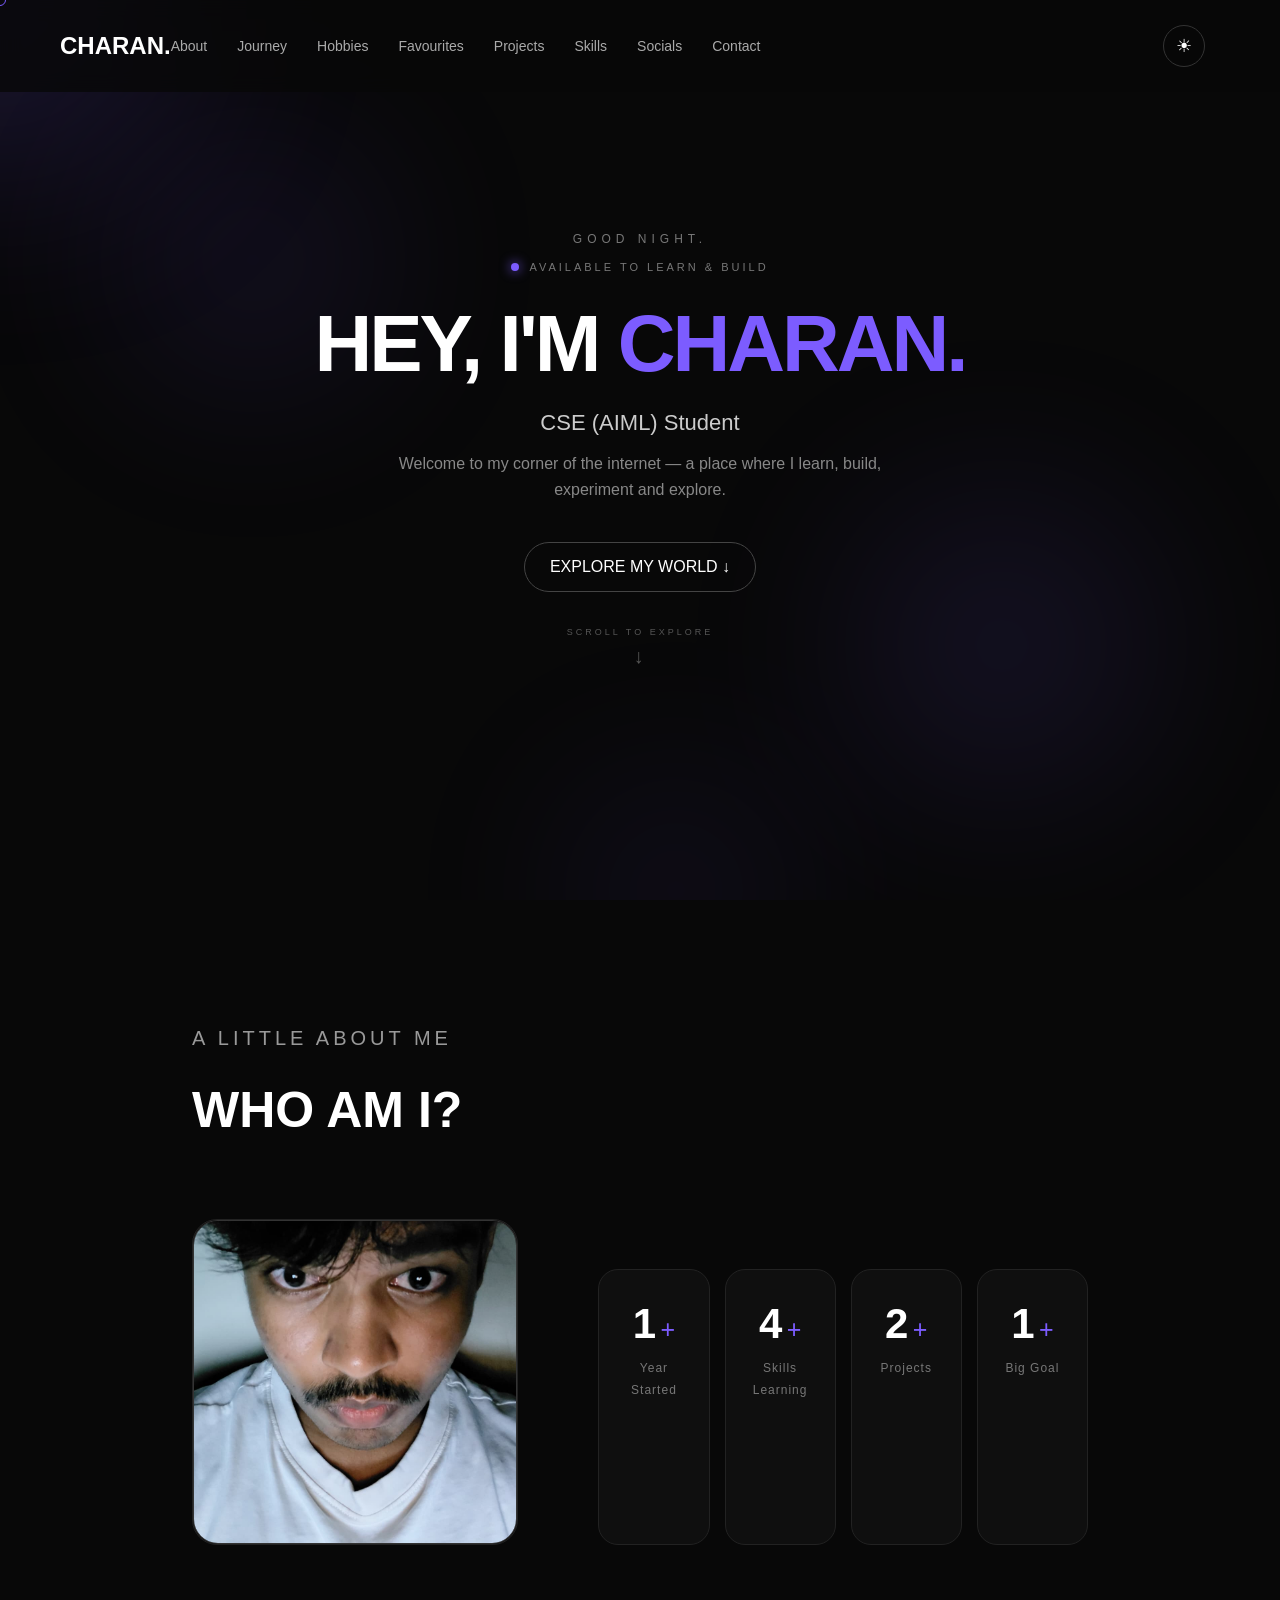
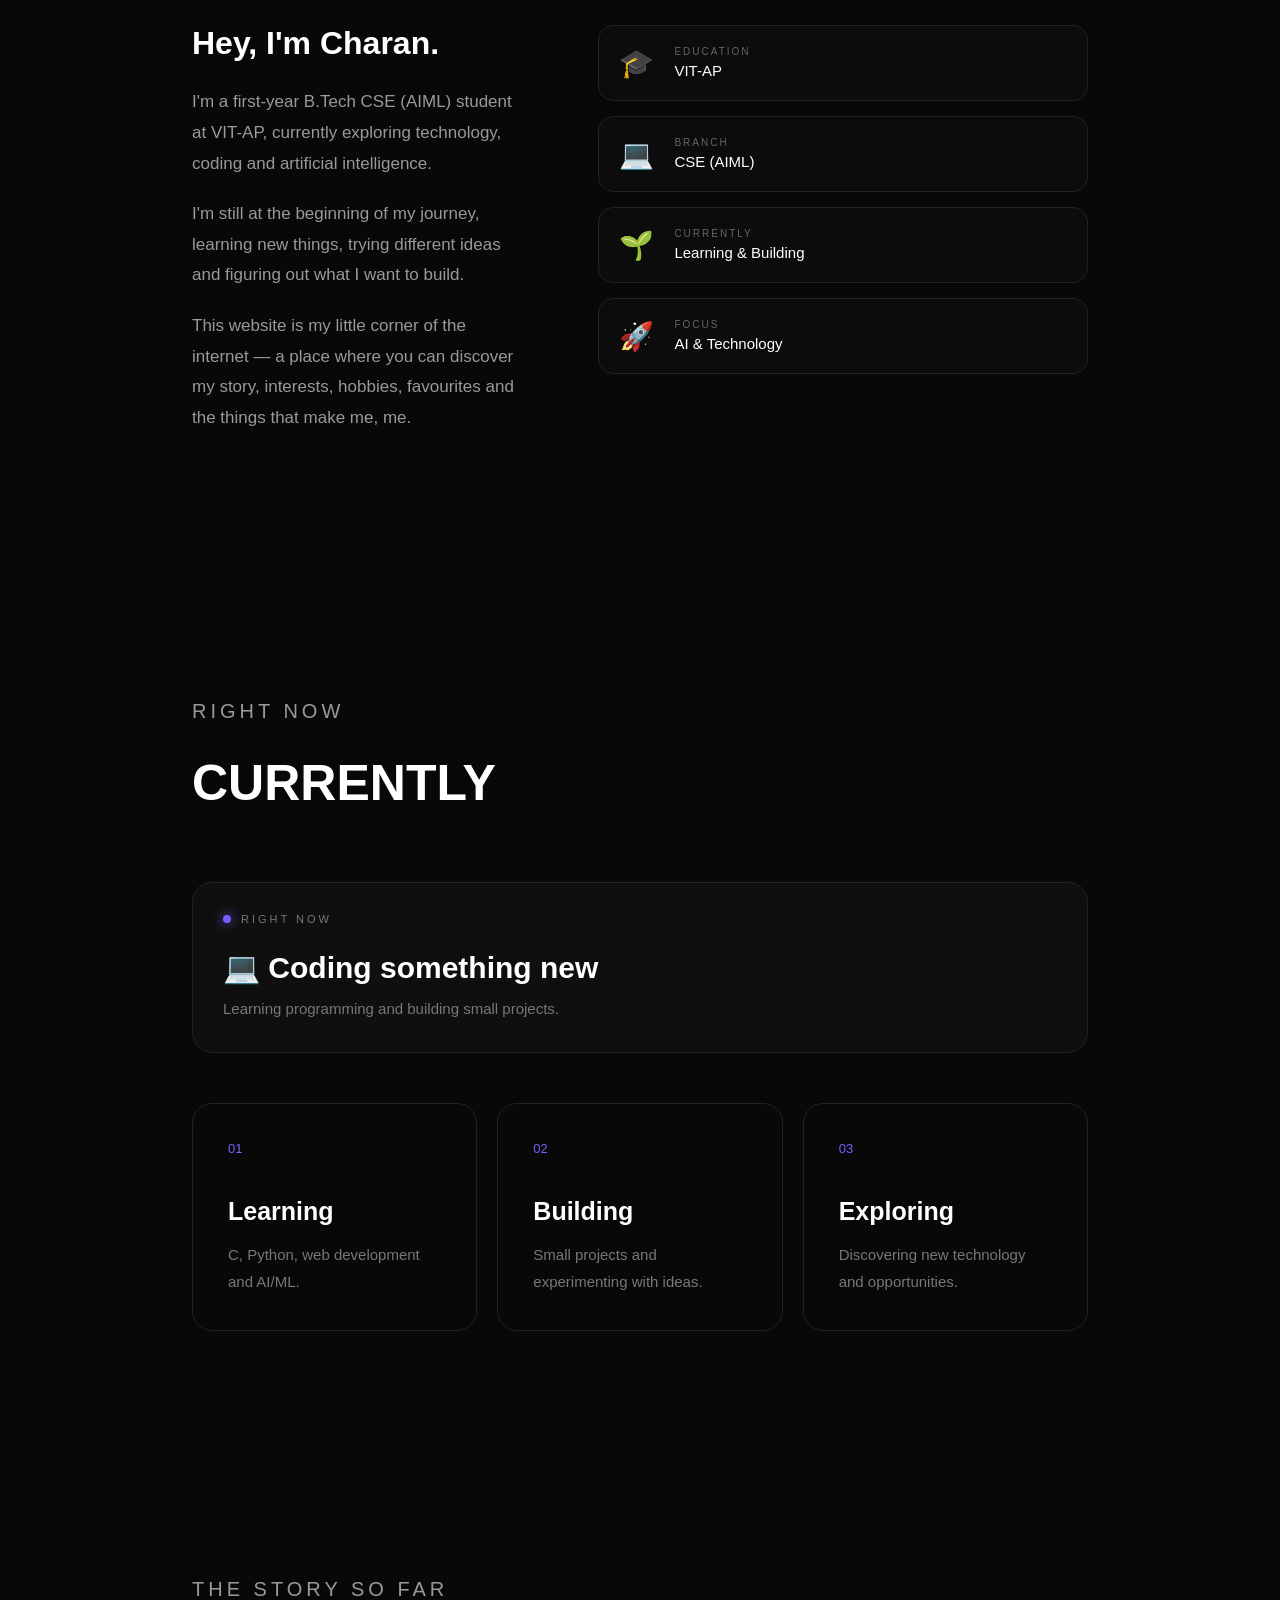
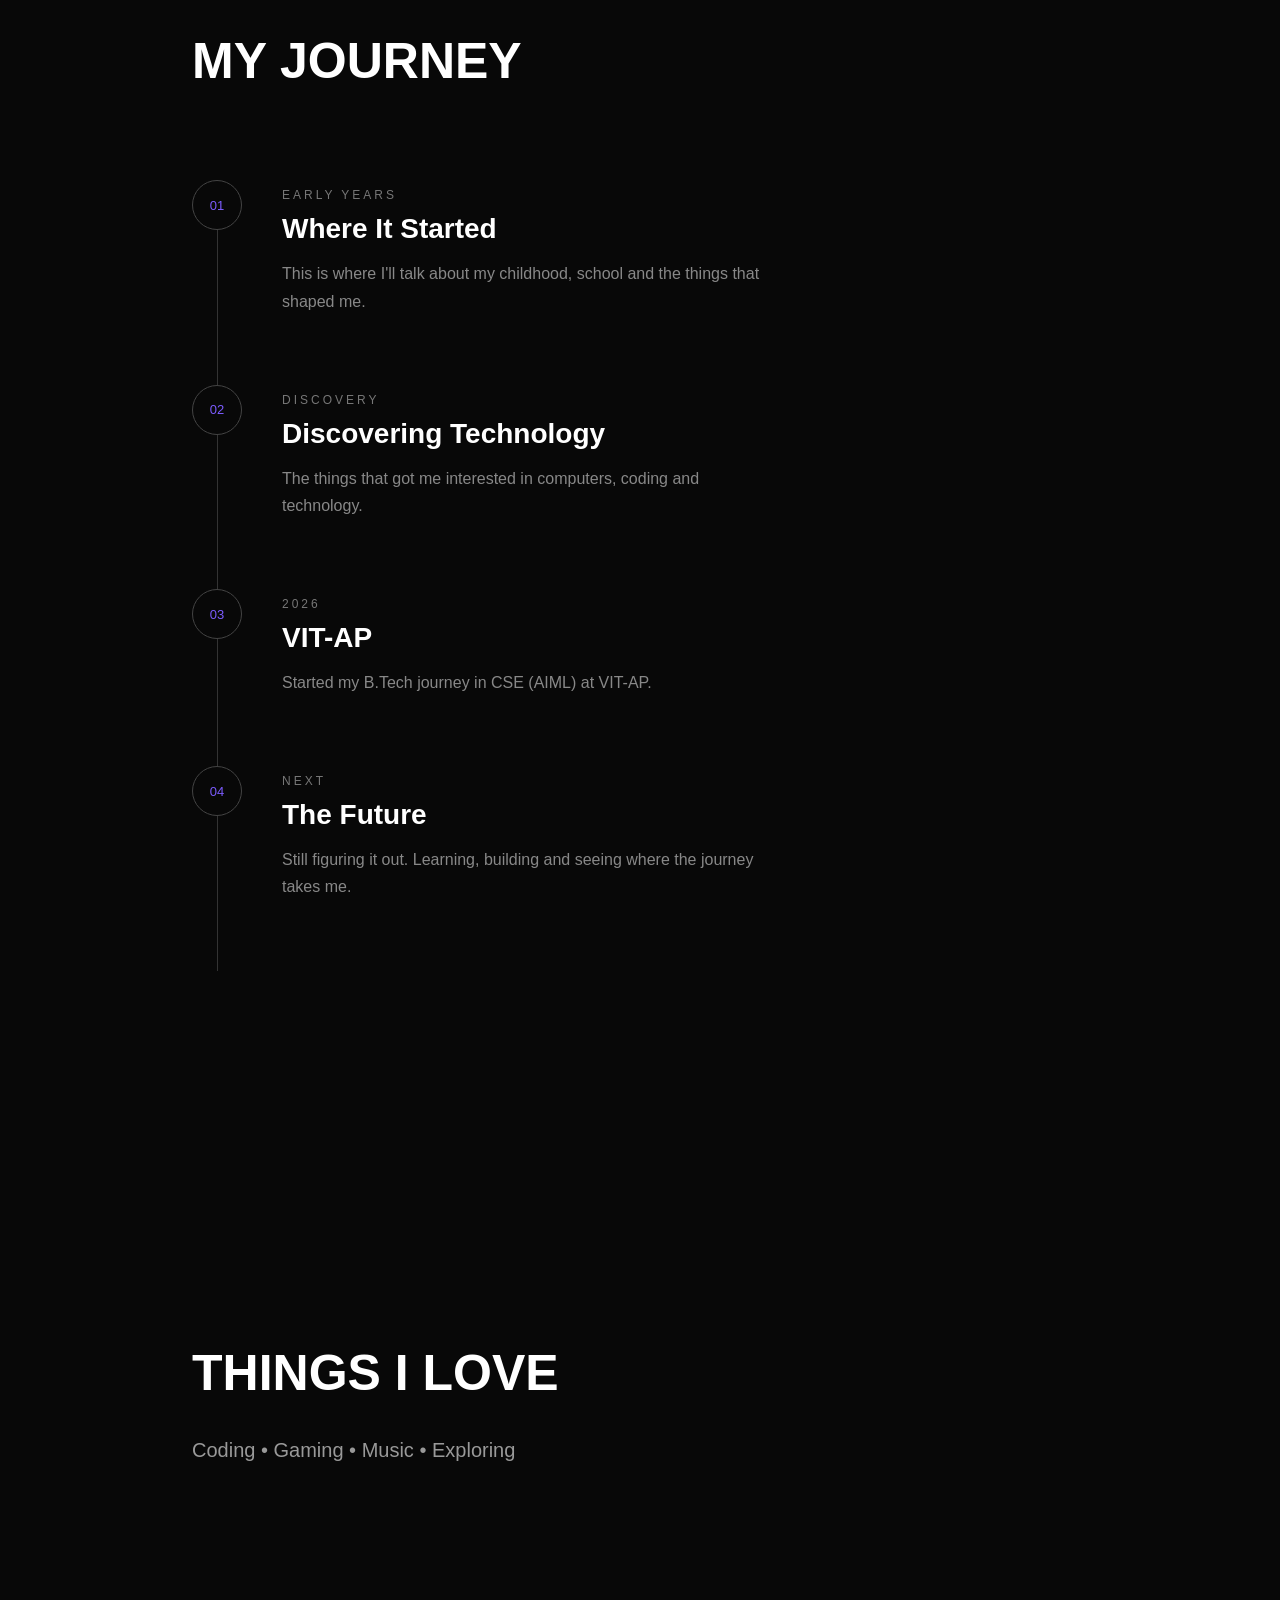
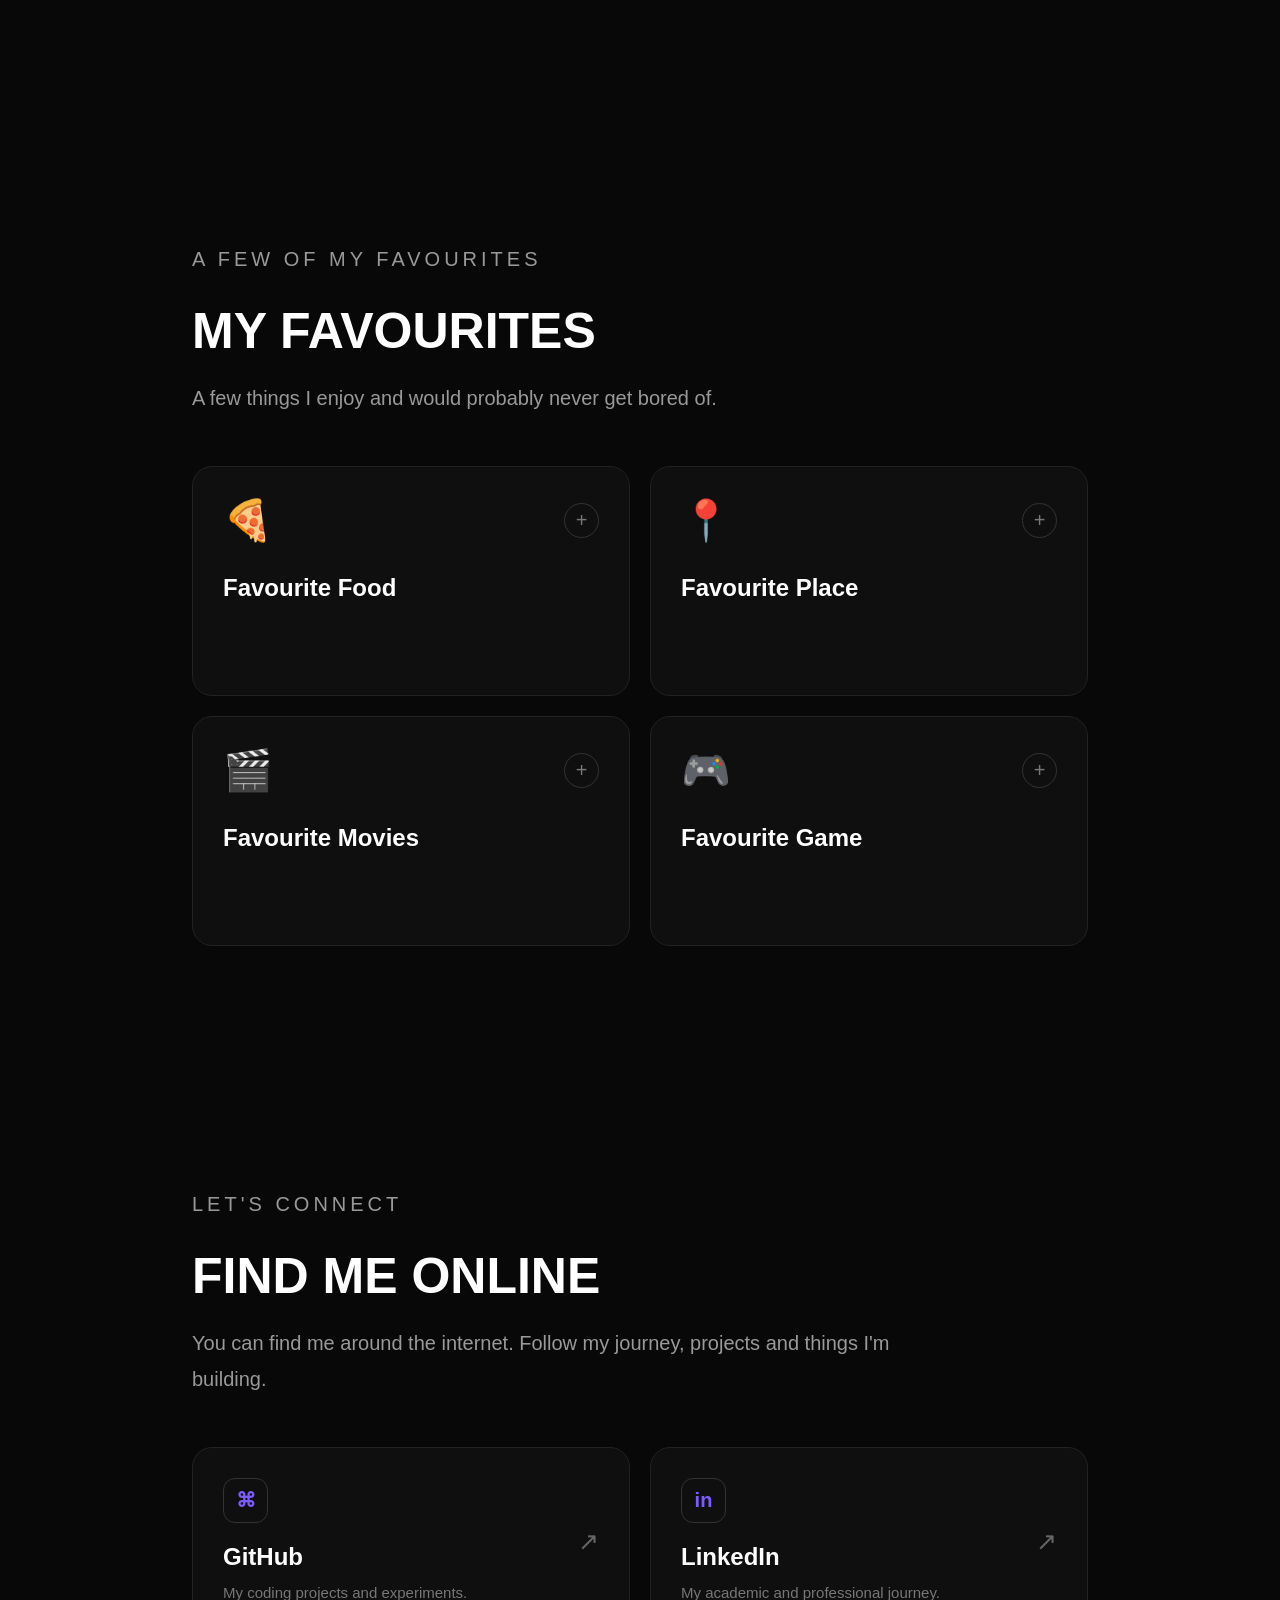
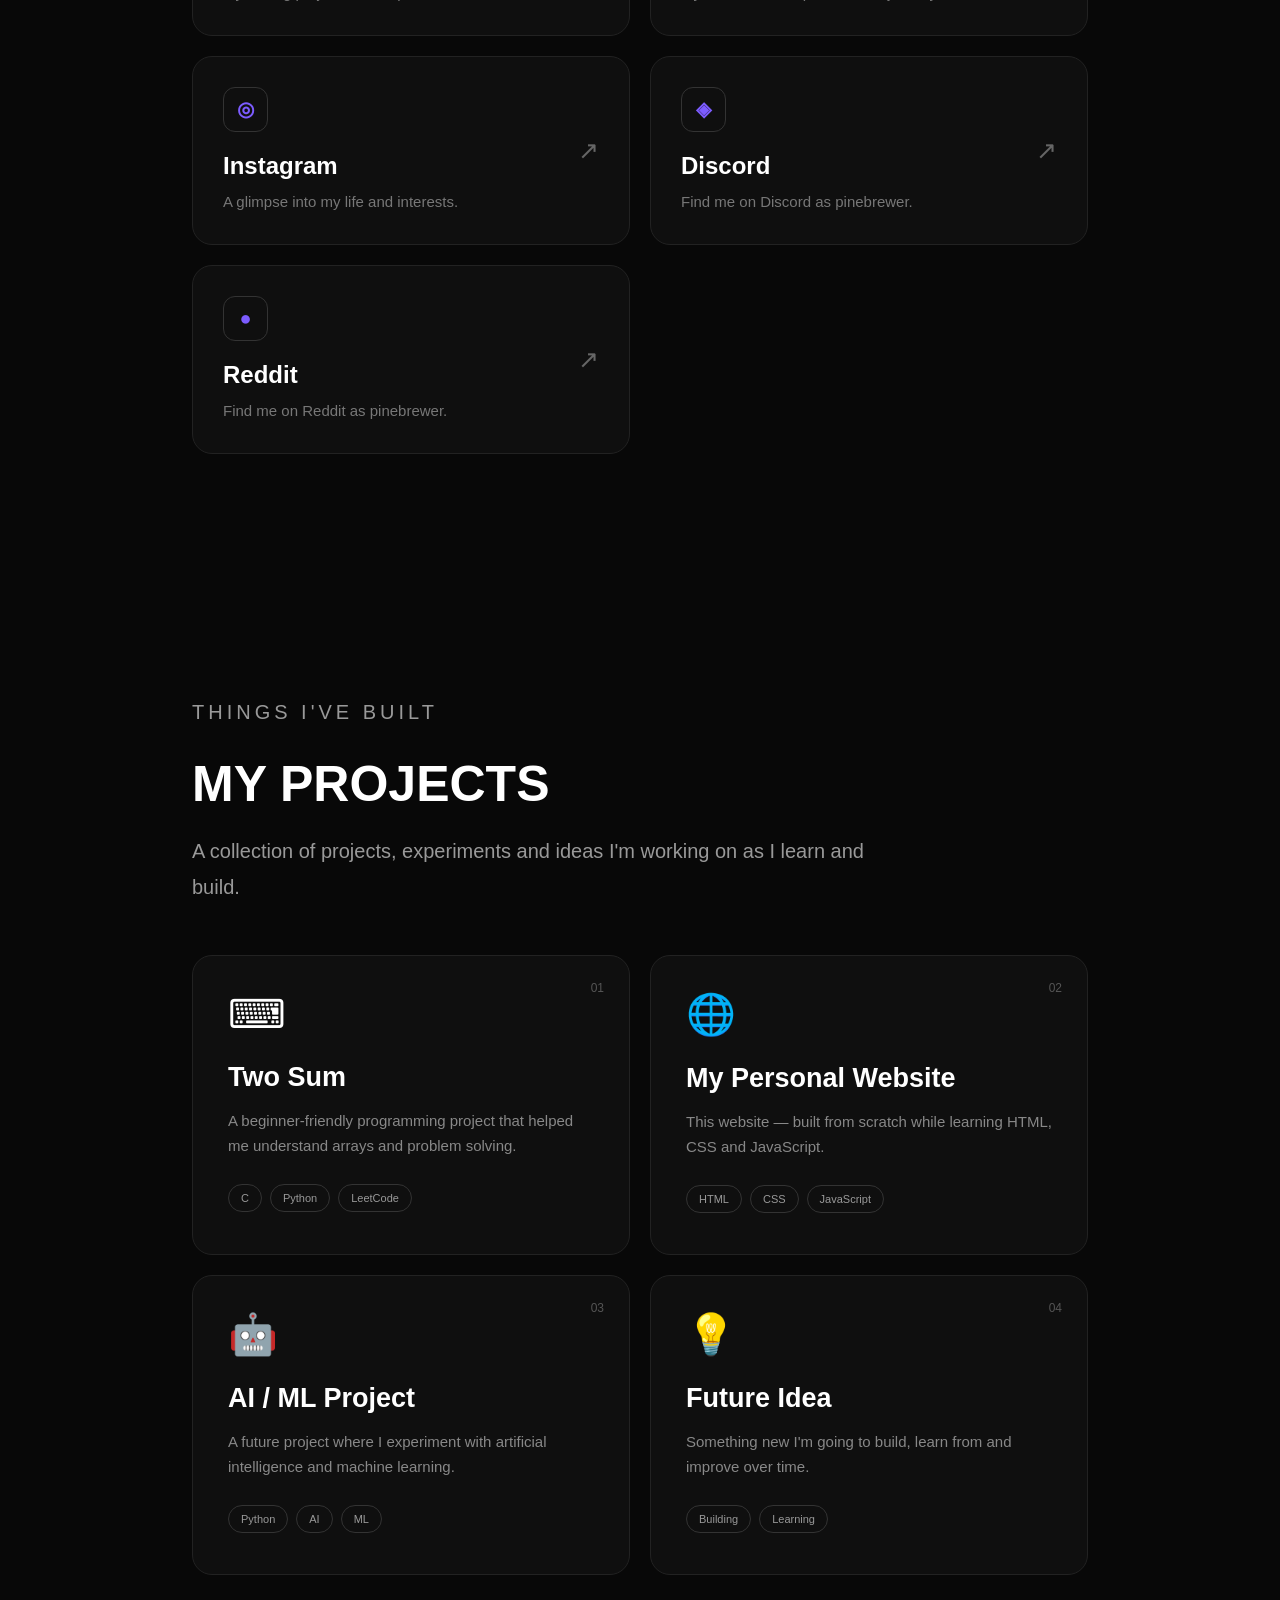
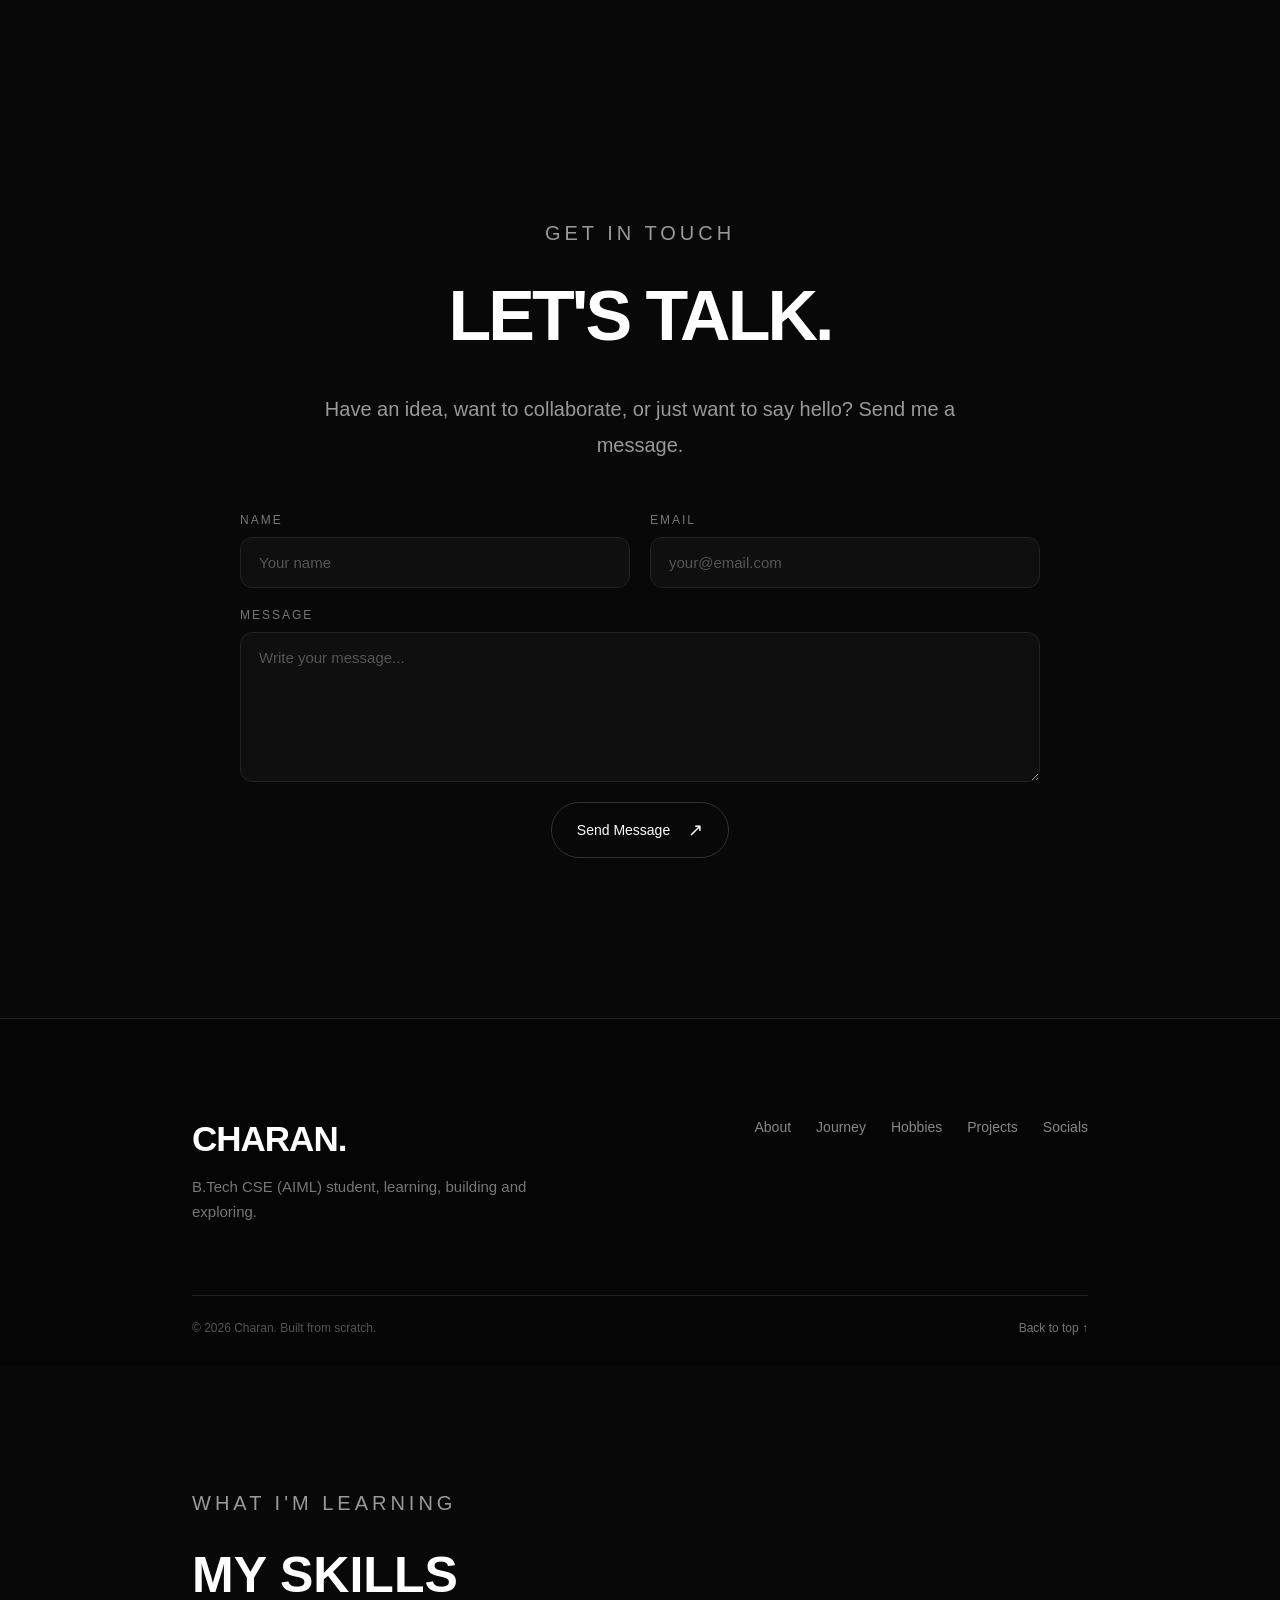
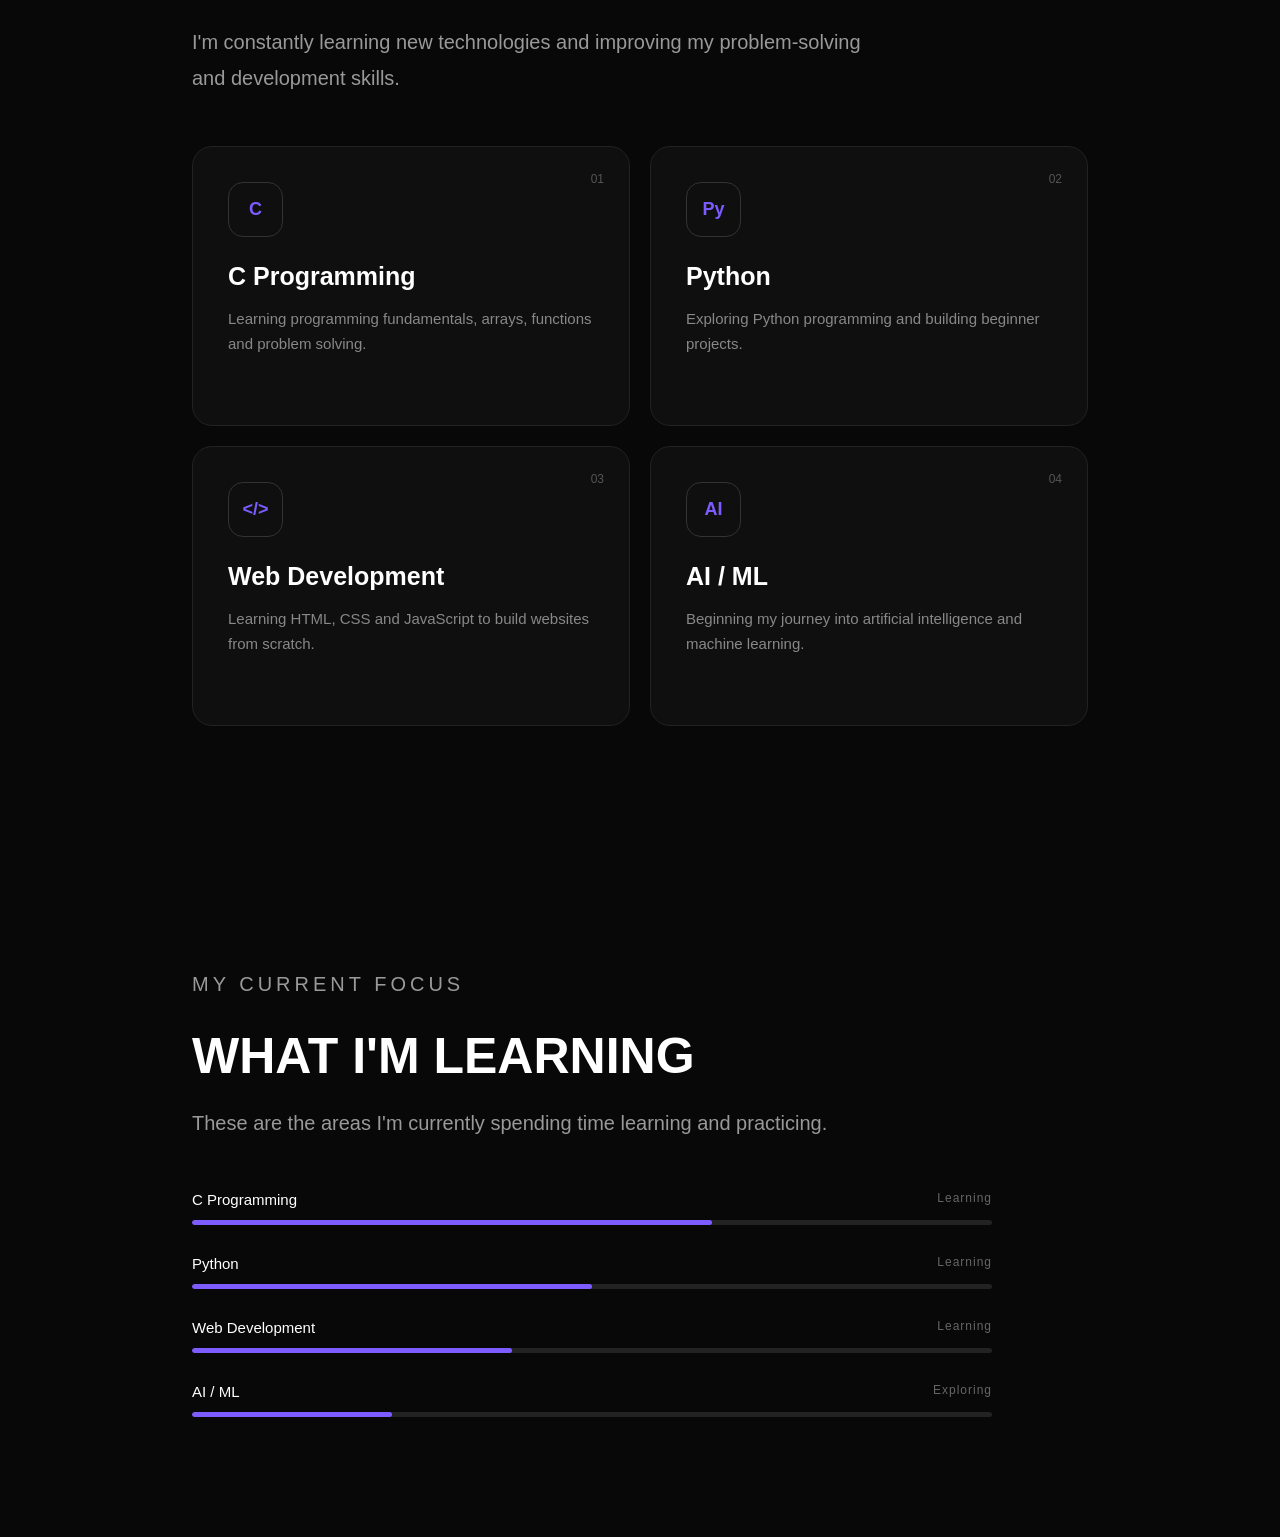
==== commit 23c74709: "Update index.html" ====
--- a/index.html
+++ b/index.html
@@ -484,7 +484,7 @@
         <!-- LinkedIn -->
 
         <a class="social-card"
-           href="YOUR_EXISTING_LINKEDIN_LINK"
+           href="https://www.linkedin.com/in/b-charan-6a217a428?utm_source=share_via&utm_content=profile&utm_medium=member_android"
            target="_blank"
            rel="noopener noreferrer">
 
@@ -506,7 +506,7 @@
         <!-- Instagram -->
 
         <a class="social-card"
-           href="YOUR_EXISTING_INSTAGRAM_LINK"
+           href="https://www.instagram.com/charan_01fo9?obrf=MTQxNHc1OWs4cjZteg=="
            target="_blank"
            rel="noopener noreferrer">
 
